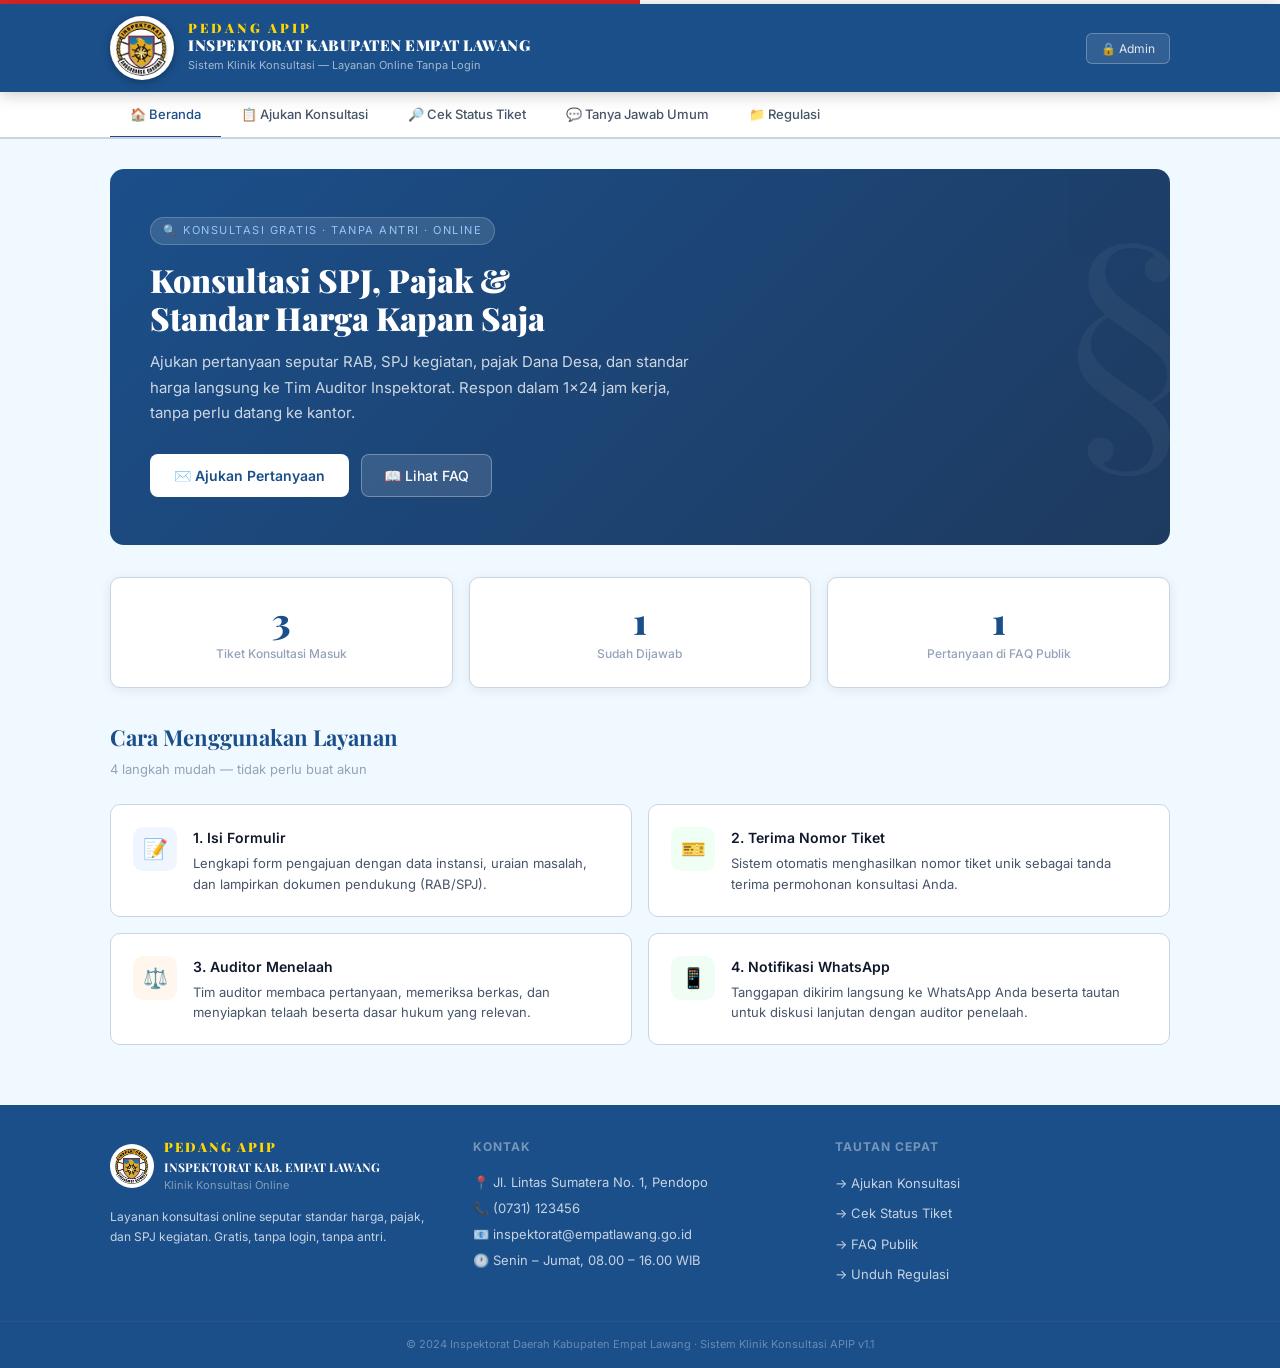
==== index.html @ 0217b298 "Add files via upload" ====
<!DOCTYPE html>
<html lang="id">
<head>
  <meta charset="UTF-8">
  <meta name="viewport" content="width=device-width, initial-scale=1.0">
  <title>Klinik Konsultasi APIP — Inspektorat Kab. Empat Lawang</title>

  <!-- Google Fonts -->
  <link rel="preconnect" href="https://fonts.googleapis.com">
  <link href="https://fonts.googleapis.com/css2?family=Inter:wght@300;400;500;600;700&family=Playfair+Display:wght@700;900&display=swap" rel="stylesheet">

  <!-- CSS (urutan penting: base → components → admin) -->
  <link rel="stylesheet" href="css/base.css">
  <link rel="stylesheet" href="css/components.css">
  <link rel="stylesheet" href="css/admin.css">
</head>
<body>

<!-- ═══════════════════════════════════════════════════════════
     HEADER
════════════════════════════════════════════════════════════ -->
<div class="strip-merah"></div>
<header class="site-header">
  <div class="header-inner">
    <div class="logo-wrap">
      <img src="[data-uri]" alt="Logo Inspektorat" class="logo-img">
    </div>
    <div class="header-text">
      <div class="brand-name">PEDANG APIP</div>
      <h1>INSPEKTORAT KABUPATEN EMPAT LAWANG</h1>
      <div class="subtitle">Sistem Klinik Konsultasi — Layanan Online Tanpa Login</div>
    </div>
    <button class="admin-btn" onclick="showPage('admin')">🔒 Admin</button>
  </div>
</header>

<!-- ═══════════════════════════════════════════════════════════
     NAVIGASI PUBLIK
════════════════════════════════════════════════════════════ -->
<nav class="nav-bar">
  <div class="nav-inner">
    <button class="nav-btn active" id="nav-home"     onclick="showPage('home')">🏠 Beranda</button>
    <button class="nav-btn"        id="nav-form"     onclick="showPage('form')">📋 Ajukan Konsultasi</button>
    <button class="nav-btn"        id="nav-cek"      onclick="showPage('cek')">🔎 Cek Status Tiket</button>
    <button class="nav-btn"        id="nav-faq"      onclick="showPage('faq')">💬 Tanya Jawab Umum</button>
    <button class="nav-btn"        id="nav-regulasi" onclick="showPage('regulasi')">📁 Regulasi</button>
  </div>
</nav>

<!-- ═══════════════════════════════════════════════════════════
     KONTEN UTAMA
════════════════════════════════════════════════════════════ -->
<main class="main">

  <!-- ── BERANDA ─────────────────────────────────────────── -->
  <div class="page active" id="page-home">
    <div class="hero">
      <div class="hero-badge">🔍 Konsultasi Gratis · Tanpa Antri · Online</div>
      <h2>Konsultasi SPJ, Pajak &<br>Standar Harga Kapan Saja</h2>
      <p>Ajukan pertanyaan seputar RAB, SPJ kegiatan, pajak Dana Desa, dan standar harga
         langsung ke Tim Auditor Inspektorat. Respon dalam 1×24 jam kerja, tanpa perlu
         datang ke kantor.</p>
      <div class="hero-cta">
        <button class="btn-primary"   onclick="showPage('form')">✉️ Ajukan Pertanyaan</button>
        <button class="btn-secondary" onclick="showPage('faq')">📖 Lihat FAQ</button>
      </div>
    </div>

    <!-- Statistik -->
    <div class="stat-grid">
      <div class="stat-card">
        <div class="stat-num" id="stat-tiket">0</div>
        <div class="stat-label">Tiket Konsultasi Masuk</div>
      </div>
      <div class="stat-card">
        <div class="stat-num" id="stat-selesai">0</div>
        <div class="stat-label">Sudah Dijawab</div>
      </div>
      <div class="stat-card">
        <div class="stat-num" id="stat-faq">0</div>
        <div class="stat-label">Pertanyaan di FAQ Publik</div>
      </div>
    </div>

    <!-- Cara Pakai -->
    <h3 class="section-title" style="margin-bottom:4px;">Cara Menggunakan Layanan</h3>
    <p class="section-sub">4 langkah mudah — tidak perlu buat akun</p>
    <div class="how-grid">
      <div class="how-card">
        <div class="how-icon" style="background:#EFF6FF;">📝</div>
        <div>
          <h4>1. Isi Formulir</h4>
          <p>Lengkapi form pengajuan dengan data instansi, uraian masalah, dan lampirkan dokumen pendukung (RAB/SPJ).</p>
        </div>
      </div>
      <div class="how-card">
        <div class="how-icon" style="background:#F0FFF4;">🎫</div>
        <div>
          <h4>2. Terima Nomor Tiket</h4>
          <p>Sistem otomatis menghasilkan nomor tiket unik sebagai tanda terima permohonan konsultasi Anda.</p>
        </div>
      </div>
      <div class="how-card">
        <div class="how-icon" style="background:#FFF7ED;">⚖️</div>
        <div>
          <h4>3. Auditor Menelaah</h4>
          <p>Tim auditor membaca pertanyaan, memeriksa berkas, dan menyiapkan telaah beserta dasar hukum yang relevan.</p>
        </div>
      </div>
      <div class="how-card">
        <div class="how-icon" style="background:#F0FDF4;">📱</div>
        <div>
          <h4>4. Notifikasi WhatsApp</h4>
          <p>Tanggapan dikirim langsung ke WhatsApp Anda beserta tautan untuk diskusi lanjutan dengan auditor penelaah.</p>
        </div>
      </div>
    </div>
  </div>

  <!-- ── AJUKAN KONSULTASI ────────────────────────────────── -->
  <div class="page" id="page-form">
    <h2 class="section-title">Formulir Pengajuan Konsultasi</h2>
    <p class="section-sub">Isi dengan lengkap dan benar. Nomor WhatsApp aktif wajib diisi untuk menerima tanggapan.</p>

    <div class="form-card">
      <div class="form-row">
        <div class="form-group">
          <label>Nama Lengkap <span class="req">*</span></label>
          <input type="text" id="f-nama" placeholder="Nama sesuai identitas">
        </div>
        <div class="form-group">
          <label>Panggilan / Username</label>
          <input type="text" id="f-username" placeholder="misal: Pak Andi">
        </div>
      </div>

      <div class="form-row">
        <div class="form-group">
          <label>Instansi <span class="req">*</span></label>
          <select id="f-inst-type" onchange="toggleInstName()">
            <option value="">— Pilih Instansi —</option>
            <option value="opd">OPD</option>
            <option value="kecamatan">Kecamatan</option>
            <option value="puskesmas">Puskesmas</option>
            <option value="rs">Rumah Sakit Pratama</option>
          </select>
        </div>
        <div class="form-group" id="f-unit-group" style="display:none">
          <label id="f-unit-label">Unit <span class="req">*</span></label>
          <select id="f-unit">
            <option value="">— Pilih Unit —</option>
          </select>
        </div>
      </div>

      <div class="form-row">
        <div class="form-group">
          <label>Jabatan <span class="req">*</span></label>
          <select id="f-jabatan">
            <option value="">— Pilih Jabatan —</option>
            <option value="PA">PA (Pengguna Anggaran)</option>
            <option value="KPA">KPA (Kuasa Pengguna Anggaran)</option>
            <option value="KPA/PPK">KPA/PPK</option>
            <option value="PPTK">PPTK (Pejabat Pelaksana Teknis Kegiatan)</option>
            <option value="Bendahara JKN">Bendahara JKN</option>
            <option value="Bendahara BOK">Bendahara BOK</option>
            <option value="Bendahara BOS">Bendahara BOS</option>
            <option value="Bendahara Umum">Bendahara Umum atau Lainnya</option>
            <option value="Lainnya">Lainnya</option>
          </select>
        </div>
        <div class="form-group">
          <label>Nomor WhatsApp Aktif <span class="req">*</span></label>
          <input type="tel" id="f-wa" placeholder="628xxxxxxxxxx">
          <div class="form-hint">Format: 628xxx — tanpa spasi atau tanda baca</div>
        </div>
      </div>

      <div class="form-group">
        <label>Alamat Email</label>
        <input type="email" id="f-email" placeholder="email@domain.com (opsional)">
      </div>

      <div class="form-row">
        <div class="form-group">
          <label>Nama Program <span class="req">*</span></label>
          <input type="text" id="f-program" placeholder="misal: Program Pembangunan Infrastruktur Desa">
        </div>
        <div class="form-group">
          <label>Nama Kegiatan <span class="req">*</span></label>
          <input type="text" id="f-kegiatan" placeholder="misal: Pavingisasi Jalan RT 01">
        </div>
      </div>

      <div class="form-group">
        <label>Uraian Pertanyaan Konsultasi <span class="req">*</span></label>
        <textarea id="f-uraian"
          placeholder="Jelaskan secara rinci permasalahan yang dihadapi, termasuk tahun anggaran, nilai kegiatan, dan kendala spesifik..."></textarea>
      </div>

      <div class="form-group">
        <label>Upload Berkas Pendukung</label>
        <div class="upload-zone" onclick="document.getElementById('f-file').click()">
          <div class="upload-icon">📎</div>
          <p id="upload-label">Klik untuk upload DPA, RAB, atau draf SPJ</p>
          <span>Format PDF/Excel/Word · Maks. 10 MB</span>
        </div>
        <input type="file" id="f-file" style="display:none"
               accept=".pdf,.xlsx,.xls,.docx,.doc"
               onchange="updateUploadLabel()">
        <div id="upload-preview" style="display:none;"></div>
      </div>

      <button class="submit-btn" onclick="submitForm()">✉️ Kirim Permohonan Konsultasi</button>
    </div>
  </div>

  <!-- ── CEK STATUS TIKET ─────────────────────────────────── -->
  <div class="page" id="page-cek">
    <h2 class="section-title">Cek Status Tiket Konsultasi</h2>
    <p class="section-sub">Masukkan nomor tiket yang diterima saat pengajuan untuk melihat status dan tanggapan auditor.</p>
    <div style="max-width:560px;margin:0 auto;">
      <div class="form-card">
        <div class="form-group">
          <label>Nomor Tiket <span class="req">*</span></label>
          <input type="text" id="cek-input"
                 placeholder="Contoh: EL-2024-0001"
                 style="text-transform:uppercase;font-size:16px;font-weight:600;letter-spacing:1px;"
                 oninput="this.value=this.value.toUpperCase()"
                 onkeydown="if(event.key==='Enter') cekStatus()">
        </div>
        <button class="submit-btn" onclick="cekStatus()">🔎 Cari Tiket</button>
      </div>
      <div id="cek-result" style="display:none;margin-top:20px;"></div>
    </div>
  </div>

  <!-- ── TANYA JAWAB UMUM (FAQ) ────────────────────────────── -->
  <div class="page" id="page-faq">
    <h2 class="section-title">Ruang Tanya Jawab Umum</h2>
    <p class="section-sub">Arsip telaah auditor yang telah disetujui untuk dibagikan. Nama pemohon otomatis disamarkan.</p>

    <div class="search-bar">
      <input type="text" id="faq-search"
             placeholder="🔍  Cari pertanyaan, topik, atau kata kunci..."
             oninput="filterFaq()">
    </div>
    <div class="tag-filters">
      <span class="tag-chip active"   onclick="setFaqTag(this,'all')">Semua</span>
      <span class="tag-chip"          onclick="setFaqTag(this,'pajak')">Pajak</span>
      <span class="tag-chip"          onclick="setFaqTag(this,'standar-harga')">Standar Harga</span>
      <span class="tag-chip"          onclick="setFaqTag(this,'spj')">SPJ</span>
      <span class="tag-chip"          onclick="setFaqTag(this,'rab')">RAB</span>
      <span class="tag-chip"          onclick="setFaqTag(this,'dana-desa')">Dana Desa</span>
    </div>
    <div id="faq-list"></div>
  </div>

  <!-- ── PUSAT REGULASI ────────────────────────────────────── -->
  <div class="page" id="page-regulasi">
    <h2 class="section-title">Pusat Unduh Regulasi</h2>
    <p class="section-sub">Dokumen aturan resmi yang menjadi dasar pembinaan dan konsultasi.</p>
    <div class="reg-grid" id="reg-grid"></div>
  </div>

  <!-- ── ADMIN ─────────────────────────────────────────────── -->
  <div class="page" id="page-admin">

    <!-- Form Login -->
    <div id="admin-login-section">
      <div style="max-width:420px;margin:0 auto;padding-top:20px;">
        <div class="admin-login">
          <div style="text-align:center;margin-bottom:24px;font-size:40px;">🔒</div>
          <h3>Login Auditor</h3>
          <p>Akses khusus internal Inspektorat Kabupaten Empat Lawang.</p>
          <div class="form-group">
            <label>Email</label>
            <input type="email" id="login-email" placeholder="auditor@empatlawang.go.id"
                   onkeydown="if(event.key==='Enter') doLogin()">
          </div>
          <div class="form-group">
            <label>Password</label>
            <input type="password" id="login-pass" placeholder="••••••••"
                   onkeydown="if(event.key==='Enter') doLogin()">
            <div class="form-hint">Demo: gunakan email apapun + password "auditor123"</div>
          </div>
          <button class="login-btn" onclick="doLogin()">Masuk ke Dashboard</button>
        </div>
      </div>
    </div>

    <!-- Dashboard -->
    <div id="admin-dashboard" style="display:none;">
      <div class="dashboard-header">
        <div>
          <h3>Dashboard Telaah Auditor</h3>
          <p style="font-size:13px;color:var(--text-muted);margin-top:2px;">
            Selamat datang, <strong id="auditor-name">Auditor</strong>
          </p>
        </div>
        <button class="logout-btn" onclick="doLogout()">↩ Keluar</button>
      </div>

      <!-- Stat cards -->
      <div class="stat-grid" style="margin-bottom:24px;">
        <div class="stat-card">
          <div class="stat-num" id="adm-total">0</div>
          <div class="stat-label">Total Tiket</div>
        </div>
        <div class="stat-card">
          <div class="stat-num" id="adm-pending" style="color:var(--blue-mid)">0</div>
          <div class="stat-label">Menunggu Telaah</div>
        </div>
        <div class="stat-card">
          <div class="stat-num" id="adm-done" style="color:var(--success)">0</div>
          <div class="stat-label">Selesai Dijawab</div>
        </div>
      </div>

      <!-- Sub-tab -->
      <div style="display:flex;gap:0;border-bottom:2px solid var(--border);margin-bottom:24px;">
        <button class="admin-tab active" id="atab-tiket"   onclick="switchAdminTab('tiket')">📋 Tiket Masuk</button>
        <button class="admin-tab"        id="atab-auditor" onclick="switchAdminTab('auditor')">👥 Auditor</button>
        <button class="admin-tab"        id="atab-laporan" onclick="switchAdminTab('laporan')">📊 Laporan</button>
      </div>

      <!-- Tab: Tiket -->
      <div id="atab-content-tiket">
        <div class="filter-row">
          <select id="filter-kec" onchange="renderTickets()">
            <option value="all">Semua Kecamatan</option>
            <option>Pendopo</option>
            <option>Pendopo Barat</option>
            <option>Muara Pinang</option>
            <option>Lintang Kanan</option>
            <option>Saling</option>
            <option>Ulu Musi</option>
            <option>Pasemah Air Keruh</option>
            <option>Talang Padang</option>
          </select>
          <select id="filter-status" onchange="renderTickets()">
            <option value="all">Semua Status</option>
            <option value="submitted">Menunggu</option>
            <option value="completed">Selesai</option>
          </select>
          <input type="text" id="filter-search"
                 placeholder="🔍 Cari nama / kegiatan..."
                 oninput="renderTickets()"
                 style="flex:1;min-width:180px;">
        </div>
        <div class="ticket-list" id="ticket-list"></div>
      </div>

      <!-- Tab: Auditor -->
      <div id="atab-content-auditor" style="display:none;">
        <div style="display:flex;justify-content:space-between;align-items:center;margin-bottom:16px;">
          <h4 style="font-size:15px;font-weight:600;color:var(--blue-deep);">Daftar Auditor Aktif</h4>
          <button class="btn-primary"
                  style="background:var(--blue-deep);color:#fff;font-size:13px;padding:9px 16px;"
                  onclick="showAddAuditorForm()">+ Tambah Auditor</button>
        </div>
        <div id="auditor-list"></div>

        <!-- Form Tambah Auditor -->
        <div id="add-auditor-form" style="display:none;margin-top:20px;">
          <div class="form-card" style="padding:24px;">
            <h4 style="font-size:15px;font-weight:600;margin-bottom:16px;color:var(--blue-deep);">Tambah Auditor Baru</h4>
            <div class="form-row">
              <div class="form-group">
                <label>Nama Lengkap <span class="req">*</span></label>
                <input type="text" id="au-nama" placeholder="Nama + gelar">
              </div>
              <div class="form-group">
                <label>NIP</label>
                <input type="text" id="au-nip" placeholder="18 digit NIP">
              </div>
            </div>
            <div class="form-row">
              <div class="form-group">
                <label>Email <span class="req">*</span></label>
                <input type="email" id="au-email" placeholder="nama@empatlawang.go.id">
              </div>
              <div class="form-group">
                <label>Nomor WhatsApp <span class="req">*</span></label>
                <input type="tel" id="au-wa" placeholder="628xxxxxxxxxx">
              </div>
            </div>
            <div class="form-group">
              <label>Wilayah Tugas</label>
              <select id="au-region">
                <option value="All">Semua Wilayah</option>
                <option value="Wilayah 1">Wilayah 1 (Pendopo, Pendopo Barat)</option>
                <option value="Wilayah 2">Wilayah 2 (Muara Pinang, Lintang Kanan)</option>
                <option value="Wilayah 3">Wilayah 3 (Saling, Ulu Musi)</option>
                <option value="Wilayah 4">Wilayah 4 (Pasemah Air Keruh, Talang Padang)</option>
              </select>
            </div>
            <div class="btn-row">
              <button class="btn-send" onclick="saveAuditor()">💾 Simpan Auditor</button>
              <button class="btn-close-telaah"
                      onclick="document.getElementById('add-auditor-form').style.display='none'">Batal</button>
            </div>
          </div>
        </div>
      </div>

      <!-- Tab: Laporan -->
      <div id="atab-content-laporan" style="display:none;">
        <div style="display:flex;justify-content:space-between;align-items:center;margin-bottom:20px;flex-wrap:wrap;gap:12px;">
          <h4 style="font-size:15px;font-weight:600;color:var(--blue-deep);">Rekap & Ekspor Data</h4>
          <button class="btn-primary"
                  style="background:var(--success);color:#fff;font-size:13px;padding:9px 16px;"
                  onclick="exportCSV()">⬇ Ekspor CSV</button>
        </div>
        <div class="form-card" style="padding:24px;margin-bottom:20px;">
          <h4 style="font-size:14px;font-weight:600;margin-bottom:16px;">Tiket per Jenis Instansi</h4>
          <div id="chart-bars" style="display:flex;flex-direction:column;gap:10px;"></div>
        </div>
        <div class="form-card" style="padding:24px;">
          <h4 style="font-size:14px;font-weight:600;margin-bottom:16px;">Tiket per Kecamatan</h4>
          <div id="chart-kec" style="display:flex;flex-direction:column;gap:10px;"></div>
        </div>
      </div>

    </div><!-- /admin-dashboard -->
  </div><!-- /page-admin -->

</main>

<!-- ═══════════════════════════════════════════════════════════
     FOOTER
════════════════════════════════════════════════════════════ -->
<footer style="background:var(--blue-deep);color:rgba(255,255,255,0.75);margin-top:0;">
  <div style="max-width:1100px;margin:0 auto;padding:32px 20px;
              display:grid;grid-template-columns:repeat(auto-fit,minmax(220px,1fr));gap:28px;">
    <div>
      <div style="display:flex;align-items:center;gap:10px;margin-bottom:12px;">
        <img src="[data-uri]"
             style="width:44px;height:44px;border-radius:50%;object-fit:contain;background:#fff;padding:2px;border:2px solid rgba(255,255,255,0.2);" alt="Logo">
        <div>
          <div style="font-family:'Playfair Display',serif;font-weight:900;font-size:13px;color:#FFD700;letter-spacing:2px;">PEDANG APIP</div>
          <div style="font-family:'Playfair Display',serif;font-weight:700;font-size:12px;color:#fff;">INSPEKTORAT KAB. EMPAT LAWANG</div>
          <div style="font-size:11px;opacity:.6;">Klinik Konsultasi Online</div>
        </div>
      </div>
      <p style="font-size:12px;line-height:1.7;">
        Layanan konsultasi online seputar standar harga, pajak, dan SPJ kegiatan.
        Gratis, tanpa login, tanpa antri.
      </p>
    </div>
    <div>
      <div style="font-size:12px;font-weight:700;letter-spacing:1px;text-transform:uppercase;
                  color:rgba(255,255,255,0.4);margin-bottom:12px;">Kontak</div>
      <div style="font-size:13px;line-height:2;">
        📍 Jl. Lintas Sumatera No. 1, Pendopo<br>
        📞 (0731) 123456<br>
        📧 inspektorat@empatlawang.go.id<br>
        🕐 Senin – Jumat, 08.00 – 16.00 WIB
      </div>
    </div>
    <div>
      <div style="font-size:12px;font-weight:700;letter-spacing:1px;text-transform:uppercase;
                  color:rgba(255,255,255,0.4);margin-bottom:12px;">Tautan Cepat</div>
      <div style="font-size:13px;line-height:2.2;display:flex;flex-direction:column;gap:2px;">
        <a href="#" onclick="showPage('form');return false"
           style="color:rgba(255,255,255,0.75);text-decoration:none;">→ Ajukan Konsultasi</a>
        <a href="#" onclick="showPage('cek');return false"
           style="color:rgba(255,255,255,0.75);text-decoration:none;">→ Cek Status Tiket</a>
        <a href="#" onclick="showPage('faq');return false"
           style="color:rgba(255,255,255,0.75);text-decoration:none;">→ FAQ Publik</a>
        <a href="#" onclick="showPage('regulasi');return false"
           style="color:rgba(255,255,255,0.75);text-decoration:none;">→ Unduh Regulasi</a>
      </div>
    </div>
  </div>
  <div style="border-top:1px solid rgba(255,255,255,0.1);text-align:center;
              padding:14px 20px;font-size:11px;opacity:.45;">
    © 2024 Inspektorat Daerah Kabupaten Empat Lawang · Sistem Klinik Konsultasi APIP v1.1
  </div>
</footer>

<!-- ═══════════════════════════════════════════════════════════
     MODAL: SUKSES PENGAJUAN
════════════════════════════════════════════════════════════ -->
<div class="modal-overlay" id="success-modal">
  <div class="modal">
    <div class="modal-icon">✅</div>
    <h3>Permohonan Terkirim!</h3>
    <p>Tiket konsultasi Anda telah berhasil diregistrasi. Tim auditor akan menelaah dan
       mengirimkan tanggapan ke WhatsApp Anda dalam 1×24 jam kerja.</p>
    <div class="ticket-box">
      <div class="ticket-label">Nomor Tiket Anda</div>
      <div class="ticket-num" id="modal-ticket-num">EL-2024-0001</div>
    </div>
    <p style="font-size:12px;color:var(--text-muted);">
      Simpan nomor ini sebagai bukti pengajuan konsultasi.</p>
    <button class="close-modal" onclick="closeModal()">Tutup</button>
  </div>
</div>

<!-- ═══════════════════════════════════════════════════════════
     MODAL: TELAAH AUDITOR
════════════════════════════════════════════════════════════ -->
<div class="telaah-modal" id="telaah-modal">
  <div class="telaah-inner">
    <h3>📋 Telaah Tiket Konsultasi</h3>
    <p style="font-size:12px;color:var(--text-muted);margin-bottom:16px;" id="tm-ticket-num"></p>
    <hr class="section-divider">

    <!-- Info pemohon -->
    <div class="info-grid" id="tm-info"></div>

    <!-- Uraian pertanyaan -->
    <div style="margin-bottom:14px;">
      <label style="font-size:11px;font-weight:700;color:var(--text-muted);text-transform:uppercase;
                    letter-spacing:.8px;display:block;margin-bottom:6px;">Uraian Pertanyaan</label>
      <div id="tm-uraian"
           style="font-size:14px;color:var(--text-primary);line-height:1.7;
                  background:var(--bg);border-radius:8px;padding:14px;border:1px solid var(--border);"></div>
    </div>

    <!-- Link lampiran -->
    <div id="tm-lampiran" style="display:none;margin-bottom:14px;"></div>

    <hr class="section-divider">

    <!-- View mode (sudah dijawab) -->
    <div id="tm-jawaban-view" style="display:none;">
      <div class="legal-basis" id="tm-lb-view"></div>
      <div style="font-size:14px;color:var(--text-primary);line-height:1.7;" id="tm-rek-view"></div>
      <div style="text-align:center;margin-top:20px;">
        <button class="btn-close-telaah" onclick="closeTelaah()">Tutup</button>
      </div>
    </div>

    <!-- Input mode (belum dijawab) -->
    <div id="tm-input-section">
      <!-- Tombol AI Draft -->
      <button class="ai-btn" id="ai-draft-btn" onclick="aiDraftTelaah()">
        ✨ Draft Otomatis dengan AI (Claude)
      </button>

      <label class="telaah-label">Dasar Hukum / Aturan yang Relevan <span class="req">*</span></label>
      <textarea class="telaah-textarea" id="tm-legal"
        placeholder="misal: Permendagri No. 20 Tahun 2018 Pasal 5 ayat (2), PMK No. 193/PMK.07/2018..."></textarea>

      <label class="telaah-label">Telaah & Saran / Rekomendasi Pembinaan <span class="req">*</span></label>
      <textarea class="telaah-textarea" id="tm-rek"
        placeholder="Tulis telaah, analisis, dan rekomendasi tindakan yang harus diambil oleh pemohon..."></textarea>

      <!-- Preview WA -->
      <div id="tm-wa-preview" class="wa-preview" style="display:none;">
        <div class="wa-label">📱 Preview Pesan WhatsApp</div>
        <p id="tm-wa-text"></p>
      </div>

      <!-- Centang FAQ -->
      <div class="checkbox-row">
        <input type="checkbox" id="tm-public" onchange="togglePublicCheck()">
        <label for="tm-public">
          ⭐ Tampilkan di FAQ Publik (nama pemohon akan disamarkan)
        </label>
      </div>

      <!-- Tombol preview & kirim -->
      <button class="btn-secondary"
              style="margin-bottom:14px;width:100%;text-align:center;color:var(--text-secondary);"
              onclick="previewWA()">👀 Preview Pesan WhatsApp</button>

      <div class="btn-row">
        <button class="btn-send"         onclick="sendTelaah()">📨 Kirim Tanggapan via WhatsApp</button>
        <button class="btn-close-telaah" onclick="closeTelaah()">Batal</button>
      </div>
    </div>

  </div>
</div>

<!-- ═══════════════════════════════════════════════════════════
     JAVASCRIPT — urutan loading penting
     data.js harus paling awal (fungsi dasar dipakai semua file)
════════════════════════════════════════════════════════════ -->
<script src="js/data.js"></script>
<script src="js/router.js"></script>
<script src="js/form.js"></script>
<script src="js/cek-status.js"></script>
<script src="js/faq.js"></script>
<script src="js/regulasi.js"></script>
<script src="js/admin.js"></script>
<script src="js/telaah.js"></script>
<script src="js/laporan.js"></script>

<script>
  // Inisialisasi: tampilkan halaman beranda
  showPage('home');
</script>
</body>
</html>
---- css/base.css ----
/* ============================================================
   BASE.CSS — Variabel, Reset, Tipografi, Layout, Responsif
   Klinik Konsultasi APIP · Inspektorat Kab. Empat Lawang
   ============================================================ */

/* ─── CSS VARIABLES ─── */
:root {
  --blue-deep:    #1B4F8A;
  --blue-mid:     #2563EB;
  --teal:         #0E7490;
  --teal-light:   #E0F2FE;
  --gold:         #B45309;
  --gold-light:   #FEF3C7;
  --red-strip:    #DC2626;
  --bg:           #F0F9FF;
  --surface:      #FFFFFF;
  --border:       #CBD5E1;
  --text-primary: #0F172A;
  --text-secondary:#475569;
  --text-muted:   #94A3B8;
  --success:      #059669;
  --success-light:#ECFDF5;
  --radius:       10px;
  --shadow:       0 2px 12px rgba(15,23,42,0.08);
  --shadow-lg:    0 8px 32px rgba(15,23,42,0.14);
}

/* ─── RESET ─── */
*, *::before, *::after {
  box-sizing: border-box;
  margin: 0;
  padding: 0;
}

/* ─── BODY ─── */
body {
  font-family: 'Inter', sans-serif;
  background: var(--bg);
  color: var(--text-primary);
  min-height: 100vh;
  font-size: 15px;
  line-height: 1.6;
}

/* ─── HEADER ─── */
.strip-merah {
  height: 4px;
  background: linear-gradient(90deg, var(--red-strip) 50%, #fff 50%);
}
.site-header {
  background: var(--blue-deep);
  color: #fff;
  position: sticky;
  top: 0;
  z-index: 100;
  box-shadow: 0 2px 16px rgba(0,0,0,0.22);
}
.header-inner {
  max-width: 1100px;
  margin: 0 auto;
  padding: 12px 20px;
  display: flex;
  align-items: center;
  gap: 14px;
}
.logo-wrap {
  flex-shrink: 0;
  display: flex;
  align-items: center;
  justify-content: center;
}
.logo-img {
  width: 64px;
  height: 64px;
  object-fit: contain;
  border-radius: 50%;
  border: 2px solid rgba(255,255,255,0.25);
  background: #fff;
  padding: 2px;
  box-shadow: 0 2px 8px rgba(0,0,0,0.3);
}
.header-text { flex: 1; }
.header-text .brand-name {
  font-family: 'Playfair Display', serif;
  font-size: 13px;
  font-weight: 900;
  letter-spacing: 3px;
  text-transform: uppercase;
  color: #FFD700;
  line-height: 1;
  margin-bottom: 2px;
}
.header-text h1 {
  font-family: 'Playfair Display', serif;
  font-size: 15px;
  font-weight: 900;
  line-height: 1.2;
  color: #fff;
  text-transform: uppercase;
  letter-spacing: 0.5px;
}
.header-text .subtitle {
  font-size: 11px;
  color: rgba(255,255,255,0.60);
  margin-top: 3px;
}
.admin-btn {
  background: rgba(255,255,255,0.1);
  border: 1px solid rgba(255,255,255,0.25);
  color: rgba(255,255,255,0.85);
  padding: 7px 14px;
  border-radius: 6px;
  font-size: 12px;
  cursor: pointer;
  font-family: 'Inter', sans-serif;
  transition: all .2s;
  white-space: nowrap;
}
.admin-btn:hover { background: rgba(255,255,255,0.2); color: #fff; }

/* ─── NAVIGASI ─── */
.nav-bar {
  background: var(--surface);
  border-bottom: 2px solid var(--border);
  position: sticky;
  top: 82px;
  z-index: 90;
}
.nav-inner {
  max-width: 1100px;
  margin: 0 auto;
  padding: 0 20px;
  display: flex;
  gap: 0;
  overflow-x: auto;
}
.nav-btn {
  padding: 14px 20px;
  border: none;
  background: none;
  font-family: 'Inter', sans-serif;
  font-size: 13px;
  font-weight: 500;
  color: var(--text-secondary);
  cursor: pointer;
  border-bottom: 3px solid transparent;
  transition: all .2s;
  white-space: nowrap;
  margin-bottom: -2px;
}
.nav-btn.active  { color: var(--blue-deep); border-bottom-color: var(--blue-deep); }
.nav-btn:hover   { color: var(--blue-mid); }

/* ─── MAIN LAYOUT ─── */
.main {
  max-width: 1100px;
  margin: 0 auto;
  padding: 30px 20px 60px;
}
.page         { display: none; }
.page.active  { display: block; }

/* ─── SECTION HEADINGS ─── */
.section-title {
  font-family: 'Playfair Display', serif;
  font-size: 22px;
  font-weight: 700;
  color: var(--blue-deep);
  margin-bottom: 6px;
}
.section-sub {
  font-size: 13px;
  color: var(--text-muted);
  margin-bottom: 24px;
}

/* ─── STAT GRID ─── */
.stat-grid {
  display: grid;
  grid-template-columns: repeat(3, 1fr);
  gap: 16px;
  margin-bottom: 32px;
}
.stat-card {
  background: var(--surface);
  border-radius: var(--radius);
  padding: 24px;
  border: 1px solid var(--border);
  box-shadow: var(--shadow);
  text-align: center;
}
.stat-num {
  font-family: 'Playfair Display', serif;
  font-size: 36px;
  font-weight: 900;
  color: var(--blue-deep);
  line-height: 1;
}
.stat-label { font-size: 12px; color: var(--text-muted); margin-top: 6px; font-weight: 500; }

/* ─── EMPTY STATE ─── */
.empty-state {
  text-align: center;
  padding: 60px 20px;
  color: var(--text-muted);
}
.empty-state .es-icon { font-size: 48px; margin-bottom: 12px; }
.empty-state p { font-size: 14px; }

/* ─── RESPONSIVE ─── */
@media (max-width: 640px) {
  .header-inner       { gap: 10px; }
  .header-text h1     { font-size: 14px; }
  .stat-grid          { grid-template-columns: 1fr; }
  .nav-btn            { padding: 12px 14px; font-size: 12px; }
}
---- css/components.css ----
/* ============================================================
   COMPONENTS.CSS — Tombol, Form, Card, FAQ, Regulasi, Modal
   Klinik Konsultasi APIP · Inspektorat Kab. Empat Lawang
   ============================================================ */

/* ─── TOMBOL UTAMA ─── */
.btn-primary {
  background: #fff;
  color: var(--blue-deep);
  border: none;
  padding: 12px 24px;
  border-radius: 8px;
  font-family: 'Inter', sans-serif;
  font-weight: 600;
  font-size: 14px;
  cursor: pointer;
  transition: all .2s;
  display: inline-flex;
  align-items: center;
  gap: 8px;
}
.btn-primary:hover { background: #EEF2FF; transform: translateY(-1px); }

.btn-secondary {
  background: rgba(255,255,255,0.12);
  color: #fff;
  border: 1px solid rgba(255,255,255,0.3);
  padding: 12px 22px;
  border-radius: 8px;
  font-family: 'Inter', sans-serif;
  font-weight: 500;
  font-size: 14px;
  cursor: pointer;
  transition: all .2s;
}
.btn-secondary:hover { background: rgba(255,255,255,0.2); }

.submit-btn {
  background: var(--blue-deep);
  color: #fff;
  border: none;
  padding: 14px 32px;
  border-radius: 8px;
  font-family: 'Inter', sans-serif;
  font-weight: 600;
  font-size: 15px;
  cursor: pointer;
  transition: all .2s;
  width: 100%;
  margin-top: 8px;
}
.submit-btn:hover  { background: var(--blue-mid); transform: translateY(-1px); }
.submit-btn:active { transform: none; }

/* ─── HOME · HERO ─── */
.hero {
  background: linear-gradient(135deg, var(--blue-deep) 0%, #1E3A5F 100%);
  border-radius: 14px;
  padding: 48px 40px;
  color: #fff;
  margin-bottom: 32px;
  position: relative;
  overflow: hidden;
}
.hero::before {
  content: '§';
  position: absolute;
  right: -20px;
  top: -30px;
  font-size: 240px;
  opacity: 0.04;
  font-family: 'Playfair Display', serif;
}
.hero-badge {
  display: inline-flex;
  align-items: center;
  gap: 6px;
  background: rgba(255,255,255,0.12);
  border: 1px solid rgba(255,255,255,0.2);
  border-radius: 20px;
  padding: 4px 12px;
  font-size: 11px;
  letter-spacing: 1.5px;
  text-transform: uppercase;
  margin-bottom: 16px;
  color: #93C5FD;
}
.hero h2 {
  font-family: 'Playfair Display', serif;
  font-size: 32px;
  font-weight: 900;
  line-height: 1.2;
  margin-bottom: 12px;
}
.hero p {
  font-size: 15px;
  color: rgba(255,255,255,0.78);
  max-width: 560px;
  margin-bottom: 28px;
  line-height: 1.7;
}
.hero-cta { display: flex; gap: 12px; flex-wrap: wrap; }

/* ─── HOME · CARA PAKAI ─── */
.how-grid {
  display: grid;
  grid-template-columns: repeat(2, 1fr);
  gap: 16px;
}
.how-card {
  background: var(--surface);
  border-radius: var(--radius);
  padding: 22px;
  border: 1px solid var(--border);
  display: flex;
  gap: 16px;
  align-items: flex-start;
}
.how-icon {
  width: 44px; height: 44px;
  border-radius: 10px;
  display: flex;
  align-items: center;
  justify-content: center;
  font-size: 20px;
  flex-shrink: 0;
}
.how-card h4 { font-size: 14px; font-weight: 600; margin-bottom: 4px; }
.how-card p  { font-size: 13px; color: var(--text-secondary); line-height: 1.55; }

/* ─── FORM ─── */
.form-card {
  background: var(--surface);
  border-radius: 14px;
  padding: 36px;
  border: 1px solid var(--border);
  box-shadow: var(--shadow);
}
.form-row   { display: grid; grid-template-columns: 1fr 1fr; gap: 16px; }
.form-group { margin-bottom: 18px; }
.form-group label {
  display: block;
  font-size: 13px;
  font-weight: 600;
  color: var(--text-primary);
  margin-bottom: 6px;
}
.form-group label .req { color: var(--red-strip); margin-left: 2px; }
.form-group input,
.form-group select,
.form-group textarea {
  width: 100%;
  border: 1.5px solid var(--border);
  border-radius: 8px;
  padding: 10px 14px;
  font-family: 'Inter', sans-serif;
  font-size: 14px;
  color: var(--text-primary);
  background: #fff;
  transition: border-color .2s;
  outline: none;
}
.form-group input:focus,
.form-group select:focus,
.form-group textarea:focus {
  border-color: var(--blue-mid);
  box-shadow: 0 0 0 3px rgba(37,99,235,0.08);
}
.form-group textarea { resize: vertical; min-height: 120px; }
.form-hint { font-size: 11px; color: var(--text-muted); margin-top: 4px; }

.upload-zone {
  border: 2px dashed var(--border);
  border-radius: 8px;
  padding: 28px;
  text-align: center;
  cursor: pointer;
  transition: all .2s;
  background: var(--bg);
}
.upload-zone:hover { border-color: var(--blue-mid); background: #EFF6FF; }
.upload-zone .upload-icon { font-size: 32px; margin-bottom: 8px; }
.upload-zone p    { font-size: 13px; color: var(--text-secondary); }
.upload-zone span { font-size: 12px; color: var(--text-muted); display: block; margin-top: 4px; }

/* ─── FAQ ─── */
.search-bar { display: flex; gap: 10px; margin-bottom: 24px; }
.search-bar input {
  flex: 1;
  border: 1.5px solid var(--border);
  border-radius: 8px;
  padding: 11px 16px;
  font-family: 'Inter', sans-serif;
  font-size: 14px;
  outline: none;
  transition: border-color .2s;
}
.search-bar input:focus { border-color: var(--blue-mid); }

.tag-filters { display: flex; gap: 8px; flex-wrap: wrap; margin-bottom: 20px; }
.tag-chip {
  padding: 6px 14px;
  border-radius: 20px;
  font-size: 12px;
  font-weight: 500;
  border: 1.5px solid var(--border);
  background: #fff;
  color: var(--text-secondary);
  cursor: pointer;
  transition: all .15s;
}
.tag-chip.active            { background: var(--blue-deep); color: #fff; border-color: var(--blue-deep); }
.tag-chip:hover:not(.active){ border-color: var(--blue-mid); color: var(--blue-mid); }

.faq-item {
  background: var(--surface);
  border: 1px solid var(--border);
  border-radius: var(--radius);
  margin-bottom: 12px;
  overflow: hidden;
  transition: box-shadow .2s;
}
.faq-item:hover { box-shadow: var(--shadow); }
.faq-q {
  padding: 18px 20px;
  cursor: pointer;
  display: flex;
  gap: 12px;
  align-items: flex-start;
  justify-content: space-between;
}
.faq-q-text       { flex: 1; }
.faq-q-text h4    { font-size: 14px; font-weight: 600; margin-bottom: 4px; }
.faq-q-text .meta { font-size: 11px; color: var(--text-muted); }
.faq-toggle { font-size: 18px; color: var(--text-muted); transition: transform .2s; flex-shrink: 0; }
.faq-item.open .faq-toggle { transform: rotate(45deg); }
.faq-ans {
  display: none;
  padding: 0 20px 20px;
  border-top: 1px solid var(--border);
}
.faq-item.open .faq-ans { display: block; }

.legal-basis {
  background: var(--gold-light);
  border-left: 3px solid var(--gold);
  border-radius: 4px;
  padding: 10px 14px;
  font-size: 12px;
  color: var(--gold);
  font-weight: 600;
  margin-bottom: 12px;
  margin-top: 16px;
}
.faq-ans p { font-size: 14px; color: var(--text-secondary); line-height: 1.7; }
.faq-tag {
  display: inline-block;
  background: var(--teal-light);
  color: var(--teal);
  border-radius: 4px;
  padding: 2px 8px;
  font-size: 11px;
  font-weight: 600;
  margin-right: 6px;
}

/* ─── REGULASI ─── */
.reg-grid {
  display: grid;
  grid-template-columns: repeat(2, 1fr);
  gap: 14px;
}
.reg-card {
  background: var(--surface);
  border: 1px solid var(--border);
  border-radius: var(--radius);
  padding: 20px;
  display: flex;
  gap: 14px;
  align-items: flex-start;
  transition: box-shadow .2s;
}
.reg-card:hover { box-shadow: var(--shadow); }
.reg-icon {
  width: 44px; height: 44px;
  border-radius: 8px;
  display: flex;
  align-items: center;
  justify-content: center;
  font-size: 22px;
  flex-shrink: 0;
  background: #FEF3C7;
}
.reg-card h4      { font-size: 13px; font-weight: 600; margin-bottom: 4px; line-height: 1.4; }
.reg-card .reg-meta { font-size: 11px; color: var(--text-muted); margin-bottom: 8px; }
.dl-btn {
  display: inline-flex;
  align-items: center;
  gap: 5px;
  font-size: 12px;
  font-weight: 600;
  color: var(--blue-mid);
  padding: 5px 10px;
  border: 1.5px solid var(--blue-mid);
  border-radius: 6px;
  transition: all .15s;
  cursor: pointer;
  background: none;
  font-family: 'Inter', sans-serif;
  text-decoration: none;
}
.dl-btn:hover { background: var(--blue-mid); color: #fff; }

/* ─── SUBUNIT (Desa/Sekolah muncul dinamis) ─── */
#f-subunit-group {
  animation: fadeIn .2s ease;
}
@keyframes fadeIn {
  from { opacity: 0; transform: translateY(-4px); }
  to   { opacity: 1; transform: translateY(0); }
}

/* ─── CEK STATUS ─── */
.status-card {
  background: var(--surface);
  border-radius: 14px;
  border: 1px solid var(--border);
  overflow: hidden;
  box-shadow: var(--shadow);
}
.status-header {
  padding: 20px 24px;
  display: flex;
  align-items: center;
  justify-content: space-between;
  gap: 12px;
}
.status-header.submitted { background: #EFF6FF; border-bottom: 1px solid #BFDBFE; }
.status-header.completed { background: var(--success-light); border-bottom: 1px solid #A7F3D0; }
.status-body { padding: 20px 24px; }

/* ─── MODAL SUKSES ─── */
.modal-overlay {
  display: none;
  position: fixed;
  inset: 0;
  background: rgba(0,0,0,0.5);
  z-index: 999;
  align-items: center;
  justify-content: center;
  padding: 20px;
}
.modal-overlay.open { display: flex; }
.modal {
  background: #fff;
  border-radius: 16px;
  padding: 40px 36px;
  max-width: 420px;
  width: 100%;
  text-align: center;
  box-shadow: var(--shadow-lg);
  animation: popIn .3s ease;
}
@keyframes popIn {
  from { transform: scale(0.9); opacity: 0; }
  to   { transform: scale(1);   opacity: 1; }
}
.modal-icon { font-size: 56px; margin-bottom: 16px; }
.modal h3   { font-family: 'Playfair Display', serif; font-size: 22px; color: var(--blue-deep); margin-bottom: 10px; }
.modal p    { font-size: 14px; color: var(--text-secondary); line-height: 1.6; margin-bottom: 12px; }
.ticket-box {
  background: var(--teal-light);
  border: 1px solid #BAE6FD;
  border-radius: 10px;
  padding: 16px;
  margin: 16px 0;
}
.ticket-box .ticket-label { font-size: 11px; color: var(--teal); font-weight: 600; letter-spacing: 1px; text-transform: uppercase; }
.ticket-box .ticket-num   { font-family: 'Playfair Display', serif; font-size: 28px; font-weight: 900; color: var(--blue-deep); }
.close-modal {
  background: var(--blue-deep);
  color: #fff;
  border: none;
  padding: 12px 28px;
  border-radius: 8px;
  font-family: 'Inter', sans-serif;
  font-weight: 600;
  font-size: 14px;
  cursor: pointer;
  margin-top: 8px;
  width: 100%;
  transition: background .2s;
}
.close-modal:hover { background: var(--blue-mid); }

/* ─── RESPONSIVE ─── */
@media (max-width: 640px) {
  .hero         { padding: 28px 20px; }
  .hero h2      { font-size: 22px; }
  .how-grid     { grid-template-columns: 1fr; }
  .form-row     { grid-template-columns: 1fr; }
  .reg-grid     { grid-template-columns: 1fr; }
  .form-card    { padding: 20px 16px; }
}
---- css/admin.css ----
/* ============================================================
   ADMIN.CSS — Dashboard, Tab, Tiket, Telaah Modal, Laporan
   Klinik Konsultasi APIP · Inspektorat Kab. Empat Lawang
   ============================================================ */

/* ─── LOGIN ─── */
.admin-login {
  max-width: 420px;
  margin: 0 auto;
  background: var(--surface);
  border-radius: 14px;
  padding: 40px 36px;
  border: 1px solid var(--border);
  box-shadow: var(--shadow-lg);
}
.admin-login h3 { font-family: 'Playfair Display', serif; font-size: 22px; color: var(--blue-deep); margin-bottom: 6px; }
.admin-login p  { font-size: 13px; color: var(--text-muted); margin-bottom: 28px; }
.login-btn {
  background: var(--blue-deep);
  color: #fff;
  border: none;
  padding: 13px;
  border-radius: 8px;
  font-family: 'Inter', sans-serif;
  font-weight: 600;
  font-size: 14px;
  width: 100%;
  cursor: pointer;
  transition: background .2s;
}
.login-btn:hover { background: var(--blue-mid); }

/* ─── DASHBOARD HEADER ─── */
.dashboard-header {
  display: flex;
  align-items: center;
  justify-content: space-between;
  margin-bottom: 24px;
  flex-wrap: wrap;
  gap: 12px;
}
.dashboard-header h3 { font-family: 'Playfair Display', serif; font-size: 22px; color: var(--blue-deep); }
.logout-btn {
  background: none;
  border: 1.5px solid var(--border);
  color: var(--text-secondary);
  padding: 8px 16px;
  border-radius: 6px;
  font-size: 12px;
  cursor: pointer;
  font-family: 'Inter', sans-serif;
  transition: all .15s;
}
.logout-btn:hover { border-color: var(--red-strip); color: var(--red-strip); }

/* ─── ADMIN SUB-TABS ─── */
.admin-tab {
  padding: 11px 20px;
  border: none;
  background: none;
  font-family: 'Inter', sans-serif;
  font-size: 13px;
  font-weight: 500;
  color: var(--text-secondary);
  cursor: pointer;
  border-bottom: 3px solid transparent;
  transition: all .2s;
  margin-bottom: -2px;
}
.admin-tab.active { color: var(--blue-deep); border-bottom-color: var(--blue-deep); font-weight: 600; }
.admin-tab:hover  { color: var(--blue-mid); }

/* ─── FILTER ROW ─── */
.filter-row {
  display: flex;
  gap: 10px;
  margin-bottom: 20px;
  flex-wrap: wrap;
}
.filter-row select,
.filter-row input {
  border: 1.5px solid var(--border);
  border-radius: 8px;
  padding: 9px 12px;
  font-family: 'Inter', sans-serif;
  font-size: 13px;
  outline: none;
  background: #fff;
}

/* ─── TIKET CARD ─── */
.ticket-list { display: flex; flex-direction: column; gap: 12px; }
.ticket-card {
  background: var(--surface);
  border: 1px solid var(--border);
  border-radius: var(--radius);
  padding: 20px;
  cursor: pointer;
  transition: all .2s;
  display: flex;
  gap: 16px;
  align-items: flex-start;
}
.ticket-card:hover { box-shadow: var(--shadow); border-color: var(--blue-mid); }
.ticket-card.new  { border-left: 4px solid var(--blue-mid); }
.ticket-card.done { border-left: 4px solid var(--success); opacity: 0.75; }
.tc-badge {
  padding: 4px 10px;
  border-radius: 20px;
  font-size: 11px;
  font-weight: 600;
  white-space: nowrap;
}
.badge-new  { background: #EFF6FF; color: var(--blue-mid); }
.badge-done { background: var(--success-light); color: var(--success); }
.tc-main     { flex: 1; }
.tc-main h4  { font-size: 14px; font-weight: 600; margin-bottom: 4px; }
.tc-meta     { font-size: 12px; color: var(--text-muted); }
.tc-inst     { font-size: 13px; color: var(--text-secondary); margin: 3px 0; }

/* ─── TELAAH MODAL ─── */
.telaah-modal {
  display: none;
  position: fixed;
  inset: 0;
  background: rgba(0,0,0,0.5);
  z-index: 999;
  overflow-y: auto;
  padding: 20px;
}
.telaah-modal.open { display: block; }
.telaah-inner {
  background: #fff;
  border-radius: 14px;
  max-width: 720px;
  margin: 20px auto;
  padding: 36px;
  box-shadow: var(--shadow-lg);
}
.telaah-inner h3 { font-family: 'Playfair Display', serif; font-size: 20px; color: var(--blue-deep); margin-bottom: 4px; }
.section-divider { border: none; border-top: 1.5px solid var(--border); margin: 20px 0; }
.info-grid       { display: grid; grid-template-columns: 1fr 1fr; gap: 12px 24px; margin-bottom: 16px; }
.info-item label { font-size: 11px; font-weight: 600; color: var(--text-muted); text-transform: uppercase; letter-spacing: 0.8px; display: block; }
.info-item span  { font-size: 14px; color: var(--text-primary); }

.telaah-label { font-size: 13px; font-weight: 600; margin-bottom: 6px; display: block; }
.telaah-textarea {
  width: 100%;
  border: 1.5px solid var(--border);
  border-radius: 8px;
  padding: 12px 14px;
  font-family: 'Inter', sans-serif;
  font-size: 13px;
  resize: vertical;
  min-height: 100px;
  outline: none;
  transition: border-color .2s;
  margin-bottom: 14px;
}
.telaah-textarea:focus { border-color: var(--blue-mid); }

.checkbox-row {
  display: flex;
  align-items: center;
  gap: 10px;
  background: var(--gold-light);
  border-radius: 8px;
  padding: 12px 16px;
  margin-bottom: 18px;
}
.checkbox-row input[type=checkbox] { width: 18px; height: 18px; cursor: pointer; accent-color: var(--gold); }
.checkbox-row label { font-size: 13px; font-weight: 500; color: var(--gold); cursor: pointer; }

.btn-send {
  background: var(--success);
  color: #fff;
  border: none;
  padding: 13px 28px;
  border-radius: 8px;
  font-family: 'Inter', sans-serif;
  font-weight: 600;
  font-size: 14px;
  cursor: pointer;
  transition: all .2s;
  display: flex;
  align-items: center;
  gap: 8px;
}
.btn-send:hover { background: #047857; }

.btn-close-telaah {
  background: none;
  border: 1.5px solid var(--border);
  color: var(--text-secondary);
  padding: 13px 20px;
  border-radius: 8px;
  font-family: 'Inter', sans-serif;
  font-weight: 500;
  font-size: 14px;
  cursor: pointer;
  transition: all .15s;
}
.btn-close-telaah:hover { border-color: #94A3B8; color: var(--text-primary); }
.btn-row { display: flex; gap: 10px; flex-wrap: wrap; margin-top: 8px; }

.wa-preview { background: #E7F8EE; border: 1px solid #86EFAC; border-radius: 10px; padding: 14px 16px; margin-bottom: 18px; }
.wa-preview .wa-label { font-size: 11px; font-weight: 700; color: #16A34A; margin-bottom: 6px; letter-spacing: 1px; text-transform: uppercase; }
.wa-preview p { font-size: 12px; color: #15803D; line-height: 1.6; white-space: pre-wrap; font-style: italic; }

/* ─── AI DRAFT BUTTON ─── */
.ai-btn {
  width: 100%;
  background: linear-gradient(135deg, #6D28D9, #4F46E5);
  color: #fff;
  border: none;
  padding: 12px 20px;
  border-radius: 8px;
  font-family: 'Inter', sans-serif;
  font-weight: 600;
  font-size: 13px;
  cursor: pointer;
  transition: all .2s;
  display: flex;
  align-items: center;
  justify-content: center;
  gap: 8px;
  margin-bottom: 14px;
}
.ai-btn:hover    { opacity: .88; transform: translateY(-1px); }
.ai-btn:disabled { opacity: .55; cursor: not-allowed; transform: none; }
.ai-loading {
  display: inline-block;
  width: 14px; height: 14px;
  border: 2px solid rgba(255,255,255,0.4);
  border-top-color: #fff;
  border-radius: 50%;
  animation: spin .7s linear infinite;
}
@keyframes spin { to { transform: rotate(360deg); } }

/* ─── AUDITOR CARD ─── */
.auditor-card {
  background: var(--surface);
  border: 1px solid var(--border);
  border-radius: var(--radius);
  padding: 18px 20px;
  display: flex;
  align-items: center;
  gap: 14px;
  margin-bottom: 10px;
  transition: box-shadow .2s;
}
.auditor-card:hover { box-shadow: var(--shadow); }
.auditor-avatar {
  width: 44px; height: 44px;
  border-radius: 50%;
  background: linear-gradient(135deg, var(--blue-deep), var(--teal));
  color: #fff;
  display: flex;
  align-items: center;
  justify-content: center;
  font-size: 16px;
  font-weight: 700;
  flex-shrink: 0;
}
.auditor-card h4  { font-size: 14px; font-weight: 600; margin-bottom: 2px; }
.auditor-card .au-meta { font-size: 12px; color: var(--text-muted); }
.au-badge {
  margin-left: auto;
  background: var(--teal-light);
  color: var(--teal);
  border-radius: 6px;
  padding: 4px 10px;
  font-size: 11px;
  font-weight: 600;
  white-space: nowrap;
}
.au-wa-btn {
  background: #DCFCE7;
  color: #15803D;
  border: none;
  border-radius: 6px;
  padding: 6px 12px;
  font-size: 12px;
  font-weight: 600;
  cursor: pointer;
  font-family: 'Inter', sans-serif;
  transition: all .15s;
  white-space: nowrap;
}
.au-wa-btn:hover { background: #BBF7D0; }

/* ─── GRAFIK / CHART BARS ─── */
.chart-bar-row   { display: flex; align-items: center; gap: 10px; }
.chart-bar-label { font-size: 12px; color: var(--text-secondary); width: 120px; flex-shrink: 0; text-align: right; }
.chart-bar-track { flex: 1; background: var(--border); border-radius: 4px; height: 22px; overflow: hidden; }
.chart-bar-fill  { height: 100%; border-radius: 4px; display: flex; align-items: center; padding-left: 8px; font-size: 11px; font-weight: 700; color: #fff; transition: width 1s ease; }
.chart-bar-num   { font-size: 12px; font-weight: 600; color: var(--text-primary); width: 28px; }

/* ─── RESPONSIVE ─── */
@media (max-width: 640px) {
  .info-grid     { grid-template-columns: 1fr; }
  .telaah-inner  { padding: 20px 16px; }
}
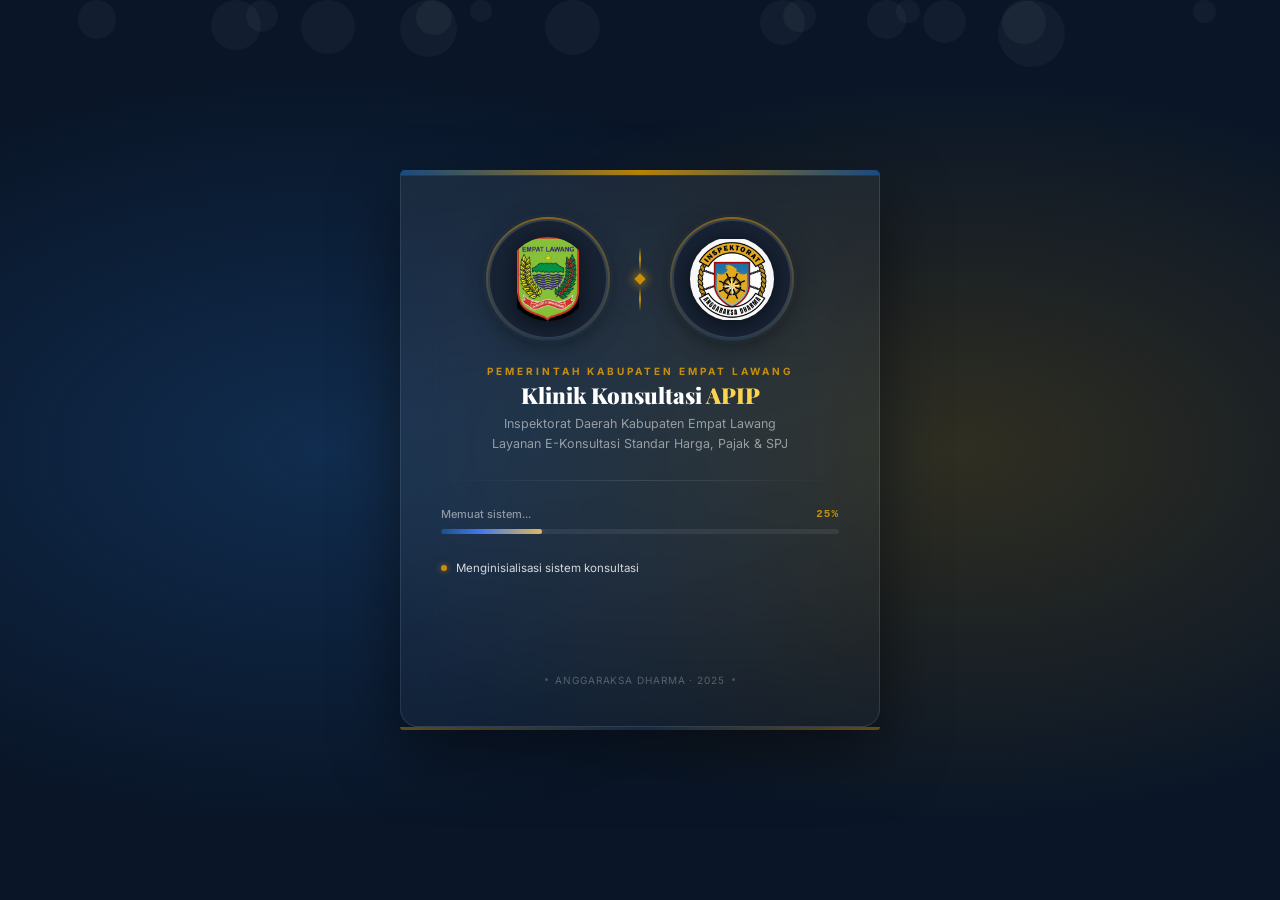
==== commit 1d483907: "Update loading screen" ====
--- a/index.html
+++ b/index.html
@@ -1,598 +1,590 @@
 <!DOCTYPE html>
 <html lang="id">
 <head>
-  <meta charset="UTF-8">
-  <meta name="viewport" content="width=device-width, initial-scale=1.0">
-  <title>Klinik Konsultasi APIP — Inspektorat Kab. Empat Lawang</title>
-
-  <!-- Google Fonts -->
-  <link rel="preconnect" href="https://fonts.googleapis.com">
-  <link href="https://fonts.googleapis.com/css2?family=Inter:wght@300;400;500;600;700&family=Playfair+Display:wght@700;900&display=swap" rel="stylesheet">
-
-  <!-- CSS (urutan penting: base → components → admin) -->
-  <link rel="stylesheet" href="css/base.css">
-  <link rel="stylesheet" href="css/components.css">
-  <link rel="stylesheet" href="css/admin.css">
+<meta charset="UTF-8">
+<meta name="viewport" content="width=device-width, initial-scale=1.0, maximum-scale=1.0, user-scalable=no">
+<title>Loading — Klinik Konsultasi APIP</title>
+<link rel="preconnect" href="https://fonts.googleapis.com">
+<link href="https://fonts.googleapis.com/css2?family=Inter:wght@300;400;600;700;800&family=Playfair+Display:wght@700;900&display=swap" rel="stylesheet">
+<style>
+
+/* ══════════════════════════════════════════
+   RESET & BASE
+══════════════════════════════════════════ */
+*, *::before, *::after {
+  box-sizing: border-box;
+  margin: 0;
+  padding: 0;
+}
+
+html {
+  font-size: 16px;   /* base — semua em/rem relatif ke ini */
+  height: 100%;
+}
+
+body {
+  font-family: 'Inter', sans-serif;
+  background: #0A1628;
+  min-height: 100%;
+  min-height: 100dvh;   /* dynamic viewport — handle mobile browser bar */
+  display: flex;
+  align-items: center;
+  justify-content: center;
+  overflow: hidden;
+  position: relative;
+  padding: 16px;        /* safety margin agar tidak mepet tepi pada layar kecil */
+}
+
+/* ══════════════════════════════════════════
+   BACKGROUND
+══════════════════════════════════════════ */
+.bg-glow {
+  position: fixed;
+  inset: 0;
+  background:
+    radial-gradient(ellipse 70% 60% at 25% 50%, rgba(27,79,138,0.40) 0%, transparent 70%),
+    radial-gradient(ellipse 70% 60% at 75% 50%, rgba(184,134,11,0.22) 0%, transparent 70%);
+  z-index: 0;
+  pointer-events: none;
+  animation: glowPulse 4s ease-in-out infinite alternate;
+}
+@keyframes glowPulse {
+  from { opacity: .7; }
+  to   { opacity: 1; }
+}
+
+.particles {
+  position: fixed;
+  inset: 0;
+  z-index: 0;
+  pointer-events: none;
+  overflow: hidden;
+}
+.p {
+  position: absolute;
+  border-radius: 50%;
+  background: rgba(255,255,255,0.035);
+  animation: floatUp linear infinite;
+}
+@keyframes floatUp {
+  0%   { transform: translateY(110vh) rotate(0deg);   opacity: 0; }
+  8%   { opacity: 1; }
+  92%  { opacity: 1; }
+  100% { transform: translateY(-120px) rotate(720deg); opacity: 0; }
+}
+
+/* ══════════════════════════════════════════
+   SCREEN WRAPPER
+══════════════════════════════════════════ */
+.screen {
+  position: relative;
+  z-index: 10;
+  width: 100%;
+  max-width: 480px;          /* tidak melebar terlalu lebar di desktop */
+  display: flex;
+  flex-direction: column;
+  align-items: stretch;
+  animation: fadeInUp .9s cubic-bezier(.16,1,.3,1) both;
+}
+@keyframes fadeInUp {
+  from { opacity: 0; transform: translateY(32px); }
+  to   { opacity: 1; transform: translateY(0); }
+}
+
+/* ══════════════════════════════════════════
+   TOP STRIPE
+══════════════════════════════════════════ */
+.stripe-top {
+  height: 5px;
+  background: linear-gradient(90deg, #1B4F8A 0%, #C8900A 50%, #1B4F8A 100%);
+  border-radius: 6px 6px 0 0;
+  animation: stripeGrow 1.1s cubic-bezier(.16,1,.3,1) .2s both;
+  transform-origin: left;
+}
+@keyframes stripeGrow {
+  from { transform: scaleX(0); opacity: 0; }
+  to   { transform: scaleX(1); opacity: 1; }
+}
+
+/* ══════════════════════════════════════════
+   CARD — fluid width, no fixed px
+══════════════════════════════════════════ */
+.card {
+  background: linear-gradient(160deg,
+    rgba(255,255,255,0.065) 0%,
+    rgba(255,255,255,0.020) 100%);
+  border: 1px solid rgba(255,255,255,0.10);
+  border-top: none;
+  border-radius: 0 0 18px 18px;
+  /* padding menggunakan clamp: min 20px, ideal 6vw, max 44px */
+  padding: clamp(20px, 6vw, 44px) clamp(18px, 5vw, 40px) clamp(20px, 5vw, 40px);
+  backdrop-filter: blur(20px);
+  -webkit-backdrop-filter: blur(20px);
+  display: flex;
+  flex-direction: column;
+  align-items: center;
+  gap: clamp(16px, 3.5vw, 26px);
+  box-shadow: 0 24px 64px rgba(0,0,0,.50),
+              inset 0 1px 0 rgba(255,255,255,.07);
+}
+
+/* ══════════════════════════════════════════
+   LOGOS ROW — fluid sizing via clamp
+══════════════════════════════════════════ */
+.logos {
+  display: flex;
+  align-items: center;
+  justify-content: center;
+  gap: clamp(14px, 4vw, 28px);
+  width: 100%;
+}
+
+/* Ring size: min 88px, ideal 22vw, max 120px */
+.logo-ring {
+  --ring-size: clamp(88px, 22vw, 120px);
+  width:  var(--ring-size);
+  height: var(--ring-size);
+  border-radius: 50%;
+  background: rgba(255,255,255,0.055);
+  border: 2px solid rgba(255,255,255,0.13);
+  display: flex;
+  align-items: center;
+  justify-content: center;
+  flex-shrink: 0;
+  position: relative;
+  box-shadow: 0 6px 24px rgba(0,0,0,.4),
+              0 0 0 5px rgba(255,255,255,.025);
+  animation: logoFloat 3s ease-in-out infinite alternate;
+}
+.logo-ring:nth-child(1) { animation-delay: 0s; }
+.logo-ring:nth-child(3) { animation-delay: .55s; }
+
+@keyframes logoFloat {
+  from { transform: translateY(0); }
+  to   { transform: translateY(-5px); }
+}
+
+/* Spinning gold-blue border */
+.logo-ring::before {
+  content: '';
+  position: absolute;
+  inset: -4px;
+  border-radius: 50%;
+  background: conic-gradient(#C8900A 0deg, #1B4F8A 180deg, #C8900A 360deg);
+  z-index: -1;
+  animation: rotateBorder 5s linear infinite;
+  opacity: .7;
+}
+.logo-ring::after {
+  content: '';
+  position: absolute;
+  inset: -2px;
+  border-radius: 50%;
+  background: #0A1628;  /* hides inner part of conic gradient */
+  z-index: -1;
+}
+@keyframes rotateBorder {
+  to { transform: rotate(360deg); }
+}
+
+/* Image inside ring: 72% of ring */
+.logo-ring img {
+  width:  72%;
+  height: 72%;
+  object-fit: contain;
+  border-radius: 50%;
+  filter: drop-shadow(0 3px 10px rgba(0,0,0,.55));
+  position: relative;
+  z-index: 1;
+}
+
+/* Diamond divider between logos */
+.logo-sep {
+  display: flex;
+  flex-direction: column;
+  align-items: center;
+  gap: 4px;
+  flex-shrink: 0;
+  animation: sepPulse 2.5s ease-in-out infinite alternate;
+}
+@keyframes sepPulse {
+  from { opacity: .45; }
+  to   { opacity: 1; }
+}
+.logo-sep .vline {
+  width: 1.5px;
+  height: clamp(16px, 3vw, 24px);
+  background: linear-gradient(to bottom, transparent, #C8900A, transparent);
+}
+.logo-sep .gem {
+  width:  8px;
+  height: 8px;
+  background: #C8900A;
+  transform: rotate(45deg);
+  box-shadow: 0 0 8px 2px rgba(200,144,10,.55);
+}
+
+/* ══════════════════════════════════════════
+   TEXT BLOCK — fluid font sizes
+══════════════════════════════════════════ */
+.text-block {
+  text-align: center;
+  display: flex;
+  flex-direction: column;
+  gap: 5px;
+  width: 100%;
+}
+.tagline {
+  font-size: clamp(8px, 2vw, 10px);
+  letter-spacing: clamp(1.5px, .5vw, 3px);
+  text-transform: uppercase;
+  color: #C8900A;
+  font-weight: 700;
+  animation: textFade 1s .55s both;
+}
+.title {
+  font-family: 'Playfair Display', serif;
+  font-size: clamp(16px, 4.5vw, 22px);
+  font-weight: 900;
+  color: #fff;
+  line-height: 1.2;
+  animation: textFade 1s .65s both;
+}
+.title span { color: #FCD34D; }
+.subtitle {
+  font-size: clamp(10px, 2.5vw, 12.5px);
+  color: rgba(255,255,255,.52);
+  line-height: 1.6;
+  animation: textFade 1s .75s both;
+}
+@keyframes textFade {
+  from { opacity: 0; transform: translateY(7px); }
+  to   { opacity: 1; transform: translateY(0); }
+}
+
+/* ══════════════════════════════════════════
+   DIVIDER HR
+══════════════════════════════════════════ */
+.hr {
+  width: 100%;
+  height: 1px;
+  background: linear-gradient(90deg, transparent, rgba(255,255,255,.11), transparent);
+  flex-shrink: 0;
+}
+
+/* ══════════════════════════════════════════
+   PROGRESS
+══════════════════════════════════════════ */
+.progress-wrap {
+  width: 100%;
+  display: flex;
+  flex-direction: column;
+  gap: 8px;
+  animation: textFade 1s .95s both;
+}
+.progress-info {
+  display: flex;
+  justify-content: space-between;
+  align-items: center;
+}
+.prog-label {
+  font-size: clamp(9px, 2.2vw, 11px);
+  color: rgba(255,255,255,.50);
+  font-weight: 500;
+}
+.prog-pct {
+  font-family: 'Courier New', monospace;
+  font-size: clamp(9px, 2.2vw, 11px);
+  color: #C8900A;
+  font-weight: 700;
+  letter-spacing: 1px;
+}
+.prog-track {
+  width: 100%;
+  height: 5px;
+  background: rgba(255,255,255,.07);
+  border-radius: 5px;
+  overflow: hidden;
+}
+.prog-bar {
+  height: 100%;
+  width: 0%;
+  background: linear-gradient(90deg, #1B4F8A, #2563EB 40%, #C8900A);
+  border-radius: 5px;
+  transition: width .12s ease;
+  box-shadow: 0 0 10px rgba(200,144,10,.45);
+  position: relative;
+  overflow: hidden;
+}
+.prog-bar::after {
+  content: '';
+  position: absolute;
+  inset: 0;
+  background: linear-gradient(90deg,
+    transparent 0%, rgba(255,255,255,.35) 50%, transparent 100%);
+  background-size: 200% 100%;
+  animation: shimmer 1.2s linear infinite;
+}
+@keyframes shimmer {
+  from { background-position: -200% 0; }
+  to   { background-position:  200% 0; }
+}
+
+/* ══════════════════════════════════════════
+   STATUS STEPS
+══════════════════════════════════════════ */
+.steps {
+  width: 100%;
+  display: flex;
+  flex-direction: column;
+  gap: clamp(5px, 1.2vw, 8px);
+  animation: textFade 1s 1.05s both;
+}
+.step {
+  display: flex;
+  align-items: center;
+  gap: 9px;
+  opacity: 0;
+  transform: translateX(-6px);
+  transition: opacity .35s ease, transform .35s ease;
+}
+.step.active, .step.done { opacity: 1; transform: translateX(0); }
+.sdot {
+  width: 6px; height: 6px;
+  border-radius: 50%;
+  flex-shrink: 0;
+  background: rgba(255,255,255,.18);
+  transition: background .3s, box-shadow .3s;
+}
+.step.active .sdot {
+  background: #C8900A;
+  box-shadow: 0 0 6px rgba(200,144,10,.7);
+}
+.step.done  .sdot {
+  background: #10B981;
+  box-shadow: 0 0 6px rgba(16,185,129,.6);
+}
+.stxt {
+  font-size: clamp(9px, 2.2vw, 11.5px);
+  color: rgba(255,255,255,.30);
+  transition: color .3s;
+  flex: 1;
+  line-height: 1.4;
+}
+.step.active .stxt { color: rgba(255,255,255,.82); }
+.step.done  .stxt  { color: #10B981; }
+.scheck {
+  font-size: clamp(9px, 2.2vw, 11px);
+  opacity: 0;
+  transition: opacity .3s;
+  margin-left: auto;
+  flex-shrink: 0;
+}
+.step.done .scheck { opacity: 1; }
+
+/* ══════════════════════════════════════════
+   FOOTER
+══════════════════════════════════════════ */
+.card-foot {
+  display: flex;
+  align-items: center;
+  gap: 7px;
+  animation: textFade 1s 1.15s both;
+}
+.fdot {
+  width: 3px; height: 3px;
+  border-radius: 50%;
+  background: rgba(255,255,255,.2);
+}
+.ftxt {
+  font-size: clamp(8px, 1.8vw, 10px);
+  color: rgba(255,255,255,.28);
+  letter-spacing: .9px;
+  text-transform: uppercase;
+}
+
+/* ══════════════════════════════════════════
+   BOTTOM STRIPE
+══════════════════════════════════════════ */
+.stripe-bot {
+  height: 3px;
+  background: linear-gradient(90deg, #C8900A, #1B4F8A 50%, #C8900A);
+  border-radius: 0 0 4px 4px;
+  opacity: .45;
+}
+
+/* ══════════════════════════════════════════
+   FADE OUT
+══════════════════════════════════════════ */
+.screen.out {
+  animation: fadeOut .75s ease forwards;
+}
+body.out {
+  animation: bgOut .75s ease forwards;
+}
+@keyframes fadeOut {
+  to { opacity: 0; transform: scale(1.025); }
+}
+@keyframes bgOut {
+  to { opacity: 0; }
+}
+
+</style>
 </head>
 <body>
 
-<!-- ═══════════════════════════════════════════════════════════
-     HEADER
-════════════════════════════════════════════════════════════ -->
-<div class="strip-merah"></div>
-<header class="site-header">
-  <div class="header-inner">
-    <div class="logo-wrap">
-      <img src="[data-uri]" alt="Logo Inspektorat" class="logo-img">
+<div class="bg-glow"></div>
+<div class="particles" id="pts"></div>
+
+<div class="screen" id="screen">
+
+  <div class="stripe-top"></div>
+
+  <div class="card">
+
+    <!-- ── LOGOS ── -->
+    <div class="logos">
+      <div class="logo-ring">
+        <img src="[data-uri]" alt="Logo Kabupaten Empat Lawang">
+      </div>
+
+      <div class="logo-sep">
+        <div class="vline"></div>
+        <div class="gem"></div>
+        <div class="vline"></div>
+      </div>
+
+      <div class="logo-ring" style="animation-delay:.55s">
+        <img src="[data-uri]" alt="Logo Inspektorat Anggaraksa Dharma">
+      </div>
     </div>
-    <div class="header-text">
-      <div class="brand-name">PEDANG APIP</div>
-      <h1>INSPEKTORAT KABUPATEN EMPAT LAWANG</h1>
-      <div class="subtitle">Sistem Klinik Konsultasi — Layanan Online Tanpa Login</div>
+
+    <!-- ── TEXT ── -->
+    <div class="text-block">
+      <div class="tagline">Pemerintah Kabupaten Empat Lawang</div>
+      <div class="title">Klinik Konsultasi <span>APIP</span></div>
+      <div class="subtitle">
+        Inspektorat Daerah Kabupaten Empat Lawang<br>
+        Layanan E-Konsultasi Standar Harga, Pajak &amp; SPJ
+      </div>
     </div>
-    <button class="admin-btn" onclick="showPage('admin')">🔒 Admin</button>
-  </div>
-</header>
-
-<!-- ═══════════════════════════════════════════════════════════
-     NAVIGASI PUBLIK
-════════════════════════════════════════════════════════════ -->
-<nav class="nav-bar">
-  <div class="nav-inner">
-    <button class="nav-btn active" id="nav-home"     onclick="showPage('home')">🏠 Beranda</button>
-    <button class="nav-btn"        id="nav-form"     onclick="showPage('form')">📋 Ajukan Konsultasi</button>
-    <button class="nav-btn"        id="nav-cek"      onclick="showPage('cek')">🔎 Cek Status Tiket</button>
-    <button class="nav-btn"        id="nav-faq"      onclick="showPage('faq')">💬 Tanya Jawab Umum</button>
-    <button class="nav-btn"        id="nav-regulasi" onclick="showPage('regulasi')">📁 Regulasi</button>
-  </div>
-</nav>
-
-<!-- ═══════════════════════════════════════════════════════════
-     KONTEN UTAMA
-════════════════════════════════════════════════════════════ -->
-<main class="main">
-
-  <!-- ── BERANDA ─────────────────────────────────────────── -->
-  <div class="page active" id="page-home">
-    <div class="hero">
-      <div class="hero-badge">🔍 Konsultasi Gratis · Tanpa Antri · Online</div>
-      <h2>Konsultasi SPJ, Pajak &<br>Standar Harga Kapan Saja</h2>
-      <p>Ajukan pertanyaan seputar RAB, SPJ kegiatan, pajak Dana Desa, dan standar harga
-         langsung ke Tim Auditor Inspektorat. Respon dalam 1×24 jam kerja, tanpa perlu
-         datang ke kantor.</p>
-      <div class="hero-cta">
-        <button class="btn-primary"   onclick="showPage('form')">✉️ Ajukan Pertanyaan</button>
-        <button class="btn-secondary" onclick="showPage('faq')">📖 Lihat FAQ</button>
+
+    <div class="hr"></div>
+
+    <!-- ── PROGRESS ── -->
+    <div class="progress-wrap">
+      <div class="progress-info">
+        <span class="prog-label" id="plbl">Memuat sistem...</span>
+        <span class="prog-pct"  id="ppct">0%</span>
+      </div>
+      <div class="prog-track">
+        <div class="prog-bar" id="pbar"></div>
       </div>
     </div>
 
-    <!-- Statistik -->
-    <div class="stat-grid">
-      <div class="stat-card">
-        <div class="stat-num" id="stat-tiket">0</div>
-        <div class="stat-label">Tiket Konsultasi Masuk</div>
-      </div>
-      <div class="stat-card">
-        <div class="stat-num" id="stat-selesai">0</div>
-        <div class="stat-label">Sudah Dijawab</div>
-      </div>
-      <div class="stat-card">
-        <div class="stat-num" id="stat-faq">0</div>
-        <div class="stat-label">Pertanyaan di FAQ Publik</div>
+    <!-- ── STEPS ── -->
+    <div class="steps">
+      <div class="step" id="s1">
+        <div class="sdot"></div>
+        <span class="stxt">Menginisialisasi sistem konsultasi</span>
+        <span class="scheck">✓</span>
+      </div>
+      <div class="step" id="s2">
+        <div class="sdot"></div>
+        <span class="stxt">Memuat data regulasi dan standar harga</span>
+        <span class="scheck">✓</span>
+      </div>
+      <div class="step" id="s3">
+        <div class="sdot"></div>
+        <span class="stxt">Menyiapkan dashboard auditor</span>
+        <span class="scheck">✓</span>
+      </div>
+      <div class="step" id="s4">
+        <div class="sdot"></div>
+        <span class="stxt">Sistem siap digunakan</span>
+        <span class="scheck">✓</span>
       </div>
     </div>
 
-    <!-- Cara Pakai -->
-    <h3 class="section-title" style="margin-bottom:4px;">Cara Menggunakan Layanan</h3>
-    <p class="section-sub">4 langkah mudah — tidak perlu buat akun</p>
-    <div class="how-grid">
-      <div class="how-card">
-        <div class="how-icon" style="background:#EFF6FF;">📝</div>
-        <div>
-          <h4>1. Isi Formulir</h4>
-          <p>Lengkapi form pengajuan dengan data instansi, uraian masalah, dan lampirkan dokumen pendukung (RAB/SPJ).</p>
-        </div>
-      </div>
-      <div class="how-card">
-        <div class="how-icon" style="background:#F0FFF4;">🎫</div>
-        <div>
-          <h4>2. Terima Nomor Tiket</h4>
-          <p>Sistem otomatis menghasilkan nomor tiket unik sebagai tanda terima permohonan konsultasi Anda.</p>
-        </div>
-      </div>
-      <div class="how-card">
-        <div class="how-icon" style="background:#FFF7ED;">⚖️</div>
-        <div>
-          <h4>3. Auditor Menelaah</h4>
-          <p>Tim auditor membaca pertanyaan, memeriksa berkas, dan menyiapkan telaah beserta dasar hukum yang relevan.</p>
-        </div>
-      </div>
-      <div class="how-card">
-        <div class="how-icon" style="background:#F0FDF4;">📱</div>
-        <div>
-          <h4>4. Notifikasi WhatsApp</h4>
-          <p>Tanggapan dikirim langsung ke WhatsApp Anda beserta tautan untuk diskusi lanjutan dengan auditor penelaah.</p>
-        </div>
-      </div>
+    <!-- ── FOOTER ── -->
+    <div class="card-foot">
+      <div class="fdot"></div>
+      <span class="ftxt">Anggaraksa Dharma · 2025</span>
+      <div class="fdot"></div>
     </div>
-  </div>
-
-  <!-- ── AJUKAN KONSULTASI ────────────────────────────────── -->
-  <div class="page" id="page-form">
-    <h2 class="section-title">Formulir Pengajuan Konsultasi</h2>
-    <p class="section-sub">Isi dengan lengkap dan benar. Nomor WhatsApp aktif wajib diisi untuk menerima tanggapan.</p>
-
-    <div class="form-card">
-      <div class="form-row">
-        <div class="form-group">
-          <label>Nama Lengkap <span class="req">*</span></label>
-          <input type="text" id="f-nama" placeholder="Nama sesuai identitas">
-        </div>
-        <div class="form-group">
-          <label>Panggilan / Username</label>
-          <input type="text" id="f-username" placeholder="misal: Pak Andi">
-        </div>
-      </div>
-
-      <div class="form-row">
-        <div class="form-group">
-          <label>Instansi <span class="req">*</span></label>
-          <select id="f-inst-type" onchange="toggleInstName()">
-            <option value="">— Pilih Instansi —</option>
-            <option value="opd">OPD</option>
-            <option value="kecamatan">Kecamatan</option>
-            <option value="puskesmas">Puskesmas</option>
-            <option value="rs">Rumah Sakit Pratama</option>
-          </select>
-        </div>
-        <div class="form-group" id="f-unit-group" style="display:none">
-          <label id="f-unit-label">Unit <span class="req">*</span></label>
-          <select id="f-unit">
-            <option value="">— Pilih Unit —</option>
-          </select>
-        </div>
-      </div>
-
-      <div class="form-row">
-        <div class="form-group">
-          <label>Jabatan <span class="req">*</span></label>
-          <select id="f-jabatan">
-            <option value="">— Pilih Jabatan —</option>
-            <option value="PA">PA (Pengguna Anggaran)</option>
-            <option value="KPA">KPA (Kuasa Pengguna Anggaran)</option>
-            <option value="KPA/PPK">KPA/PPK</option>
-            <option value="PPTK">PPTK (Pejabat Pelaksana Teknis Kegiatan)</option>
-            <option value="Bendahara JKN">Bendahara JKN</option>
-            <option value="Bendahara BOK">Bendahara BOK</option>
-            <option value="Bendahara BOS">Bendahara BOS</option>
-            <option value="Bendahara Umum">Bendahara Umum atau Lainnya</option>
-            <option value="Lainnya">Lainnya</option>
-          </select>
-        </div>
-        <div class="form-group">
-          <label>Nomor WhatsApp Aktif <span class="req">*</span></label>
-          <input type="tel" id="f-wa" placeholder="628xxxxxxxxxx">
-          <div class="form-hint">Format: 628xxx — tanpa spasi atau tanda baca</div>
-        </div>
-      </div>
-
-      <div class="form-group">
-        <label>Alamat Email</label>
-        <input type="email" id="f-email" placeholder="email@domain.com (opsional)">
-      </div>
-
-      <div class="form-row">
-        <div class="form-group">
-          <label>Nama Program <span class="req">*</span></label>
-          <input type="text" id="f-program" placeholder="misal: Program Pembangunan Infrastruktur Desa">
-        </div>
-        <div class="form-group">
-          <label>Nama Kegiatan <span class="req">*</span></label>
-          <input type="text" id="f-kegiatan" placeholder="misal: Pavingisasi Jalan RT 01">
-        </div>
-      </div>
-
-      <div class="form-group">
-        <label>Uraian Pertanyaan Konsultasi <span class="req">*</span></label>
-        <textarea id="f-uraian"
-          placeholder="Jelaskan secara rinci permasalahan yang dihadapi, termasuk tahun anggaran, nilai kegiatan, dan kendala spesifik..."></textarea>
-      </div>
-
-      <div class="form-group">
-        <label>Upload Berkas Pendukung</label>
-        <div class="upload-zone" onclick="document.getElementById('f-file').click()">
-          <div class="upload-icon">📎</div>
-          <p id="upload-label">Klik untuk upload DPA, RAB, atau draf SPJ</p>
-          <span>Format PDF/Excel/Word · Maks. 10 MB</span>
-        </div>
-        <input type="file" id="f-file" style="display:none"
-               accept=".pdf,.xlsx,.xls,.docx,.doc"
-               onchange="updateUploadLabel()">
-        <div id="upload-preview" style="display:none;"></div>
-      </div>
-
-      <button class="submit-btn" onclick="submitForm()">✉️ Kirim Permohonan Konsultasi</button>
-    </div>
-  </div>
-
-  <!-- ── CEK STATUS TIKET ─────────────────────────────────── -->
-  <div class="page" id="page-cek">
-    <h2 class="section-title">Cek Status Tiket Konsultasi</h2>
-    <p class="section-sub">Masukkan nomor tiket yang diterima saat pengajuan untuk melihat status dan tanggapan auditor.</p>
-    <div style="max-width:560px;margin:0 auto;">
-      <div class="form-card">
-        <div class="form-group">
-          <label>Nomor Tiket <span class="req">*</span></label>
-          <input type="text" id="cek-input"
-                 placeholder="Contoh: EL-2024-0001"
-                 style="text-transform:uppercase;font-size:16px;font-weight:600;letter-spacing:1px;"
-                 oninput="this.value=this.value.toUpperCase()"
-                 onkeydown="if(event.key==='Enter') cekStatus()">
-        </div>
-        <button class="submit-btn" onclick="cekStatus()">🔎 Cari Tiket</button>
-      </div>
-      <div id="cek-result" style="display:none;margin-top:20px;"></div>
-    </div>
-  </div>
-
-  <!-- ── TANYA JAWAB UMUM (FAQ) ────────────────────────────── -->
-  <div class="page" id="page-faq">
-    <h2 class="section-title">Ruang Tanya Jawab Umum</h2>
-    <p class="section-sub">Arsip telaah auditor yang telah disetujui untuk dibagikan. Nama pemohon otomatis disamarkan.</p>
-
-    <div class="search-bar">
-      <input type="text" id="faq-search"
-             placeholder="🔍  Cari pertanyaan, topik, atau kata kunci..."
-             oninput="filterFaq()">
-    </div>
-    <div class="tag-filters">
-      <span class="tag-chip active"   onclick="setFaqTag(this,'all')">Semua</span>
-      <span class="tag-chip"          onclick="setFaqTag(this,'pajak')">Pajak</span>
-      <span class="tag-chip"          onclick="setFaqTag(this,'standar-harga')">Standar Harga</span>
-      <span class="tag-chip"          onclick="setFaqTag(this,'spj')">SPJ</span>
-      <span class="tag-chip"          onclick="setFaqTag(this,'rab')">RAB</span>
-      <span class="tag-chip"          onclick="setFaqTag(this,'dana-desa')">Dana Desa</span>
-    </div>
-    <div id="faq-list"></div>
-  </div>
-
-  <!-- ── PUSAT REGULASI ────────────────────────────────────── -->
-  <div class="page" id="page-regulasi">
-    <h2 class="section-title">Pusat Unduh Regulasi</h2>
-    <p class="section-sub">Dokumen aturan resmi yang menjadi dasar pembinaan dan konsultasi.</p>
-    <div class="reg-grid" id="reg-grid"></div>
-  </div>
-
-  <!-- ── ADMIN ─────────────────────────────────────────────── -->
-  <div class="page" id="page-admin">
-
-    <!-- Form Login -->
-    <div id="admin-login-section">
-      <div style="max-width:420px;margin:0 auto;padding-top:20px;">
-        <div class="admin-login">
-          <div style="text-align:center;margin-bottom:24px;font-size:40px;">🔒</div>
-          <h3>Login Auditor</h3>
-          <p>Akses khusus internal Inspektorat Kabupaten Empat Lawang.</p>
-          <div class="form-group">
-            <label>Email</label>
-            <input type="email" id="login-email" placeholder="auditor@empatlawang.go.id"
-                   onkeydown="if(event.key==='Enter') doLogin()">
-          </div>
-          <div class="form-group">
-            <label>Password</label>
-            <input type="password" id="login-pass" placeholder="••••••••"
-                   onkeydown="if(event.key==='Enter') doLogin()">
-            <div class="form-hint">Demo: gunakan email apapun + password "auditor123"</div>
-          </div>
-          <button class="login-btn" onclick="doLogin()">Masuk ke Dashboard</button>
-        </div>
-      </div>
-    </div>
-
-    <!-- Dashboard -->
-    <div id="admin-dashboard" style="display:none;">
-      <div class="dashboard-header">
-        <div>
-          <h3>Dashboard Telaah Auditor</h3>
-          <p style="font-size:13px;color:var(--text-muted);margin-top:2px;">
-            Selamat datang, <strong id="auditor-name">Auditor</strong>
-          </p>
-        </div>
-        <button class="logout-btn" onclick="doLogout()">↩ Keluar</button>
-      </div>
-
-      <!-- Stat cards -->
-      <div class="stat-grid" style="margin-bottom:24px;">
-        <div class="stat-card">
-          <div class="stat-num" id="adm-total">0</div>
-          <div class="stat-label">Total Tiket</div>
-        </div>
-        <div class="stat-card">
-          <div class="stat-num" id="adm-pending" style="color:var(--blue-mid)">0</div>
-          <div class="stat-label">Menunggu Telaah</div>
-        </div>
-        <div class="stat-card">
-          <div class="stat-num" id="adm-done" style="color:var(--success)">0</div>
-          <div class="stat-label">Selesai Dijawab</div>
-        </div>
-      </div>
-
-      <!-- Sub-tab -->
-      <div style="display:flex;gap:0;border-bottom:2px solid var(--border);margin-bottom:24px;">
-        <button class="admin-tab active" id="atab-tiket"   onclick="switchAdminTab('tiket')">📋 Tiket Masuk</button>
-        <button class="admin-tab"        id="atab-auditor" onclick="switchAdminTab('auditor')">👥 Auditor</button>
-        <button class="admin-tab"        id="atab-laporan" onclick="switchAdminTab('laporan')">📊 Laporan</button>
-      </div>
-
-      <!-- Tab: Tiket -->
-      <div id="atab-content-tiket">
-        <div class="filter-row">
-          <select id="filter-kec" onchange="renderTickets()">
-            <option value="all">Semua Kecamatan</option>
-            <option>Pendopo</option>
-            <option>Pendopo Barat</option>
-            <option>Muara Pinang</option>
-            <option>Lintang Kanan</option>
-            <option>Saling</option>
-            <option>Ulu Musi</option>
-            <option>Pasemah Air Keruh</option>
-            <option>Talang Padang</option>
-          </select>
-          <select id="filter-status" onchange="renderTickets()">
-            <option value="all">Semua Status</option>
-            <option value="submitted">Menunggu</option>
-            <option value="completed">Selesai</option>
-          </select>
-          <input type="text" id="filter-search"
-                 placeholder="🔍 Cari nama / kegiatan..."
-                 oninput="renderTickets()"
-                 style="flex:1;min-width:180px;">
-        </div>
-        <div class="ticket-list" id="ticket-list"></div>
-      </div>
-
-      <!-- Tab: Auditor -->
-      <div id="atab-content-auditor" style="display:none;">
-        <div style="display:flex;justify-content:space-between;align-items:center;margin-bottom:16px;">
-          <h4 style="font-size:15px;font-weight:600;color:var(--blue-deep);">Daftar Auditor Aktif</h4>
-          <button class="btn-primary"
-                  style="background:var(--blue-deep);color:#fff;font-size:13px;padding:9px 16px;"
-                  onclick="showAddAuditorForm()">+ Tambah Auditor</button>
-        </div>
-        <div id="auditor-list"></div>
-
-        <!-- Form Tambah Auditor -->
-        <div id="add-auditor-form" style="display:none;margin-top:20px;">
-          <div class="form-card" style="padding:24px;">
-            <h4 style="font-size:15px;font-weight:600;margin-bottom:16px;color:var(--blue-deep);">Tambah Auditor Baru</h4>
-            <div class="form-row">
-              <div class="form-group">
-                <label>Nama Lengkap <span class="req">*</span></label>
-                <input type="text" id="au-nama" placeholder="Nama + gelar">
-              </div>
-              <div class="form-group">
-                <label>NIP</label>
-                <input type="text" id="au-nip" placeholder="18 digit NIP">
-              </div>
-            </div>
-            <div class="form-row">
-              <div class="form-group">
-                <label>Email <span class="req">*</span></label>
-                <input type="email" id="au-email" placeholder="nama@empatlawang.go.id">
-              </div>
-              <div class="form-group">
-                <label>Nomor WhatsApp <span class="req">*</span></label>
-                <input type="tel" id="au-wa" placeholder="628xxxxxxxxxx">
-              </div>
-            </div>
-            <div class="form-group">
-              <label>Wilayah Tugas</label>
-              <select id="au-region">
-                <option value="All">Semua Wilayah</option>
-                <option value="Wilayah 1">Wilayah 1 (Pendopo, Pendopo Barat)</option>
-                <option value="Wilayah 2">Wilayah 2 (Muara Pinang, Lintang Kanan)</option>
-                <option value="Wilayah 3">Wilayah 3 (Saling, Ulu Musi)</option>
-                <option value="Wilayah 4">Wilayah 4 (Pasemah Air Keruh, Talang Padang)</option>
-              </select>
-            </div>
-            <div class="btn-row">
-              <button class="btn-send" onclick="saveAuditor()">💾 Simpan Auditor</button>
-              <button class="btn-close-telaah"
-                      onclick="document.getElementById('add-auditor-form').style.display='none'">Batal</button>
-            </div>
-          </div>
-        </div>
-      </div>
-
-      <!-- Tab: Laporan -->
-      <div id="atab-content-laporan" style="display:none;">
-        <div style="display:flex;justify-content:space-between;align-items:center;margin-bottom:20px;flex-wrap:wrap;gap:12px;">
-          <h4 style="font-size:15px;font-weight:600;color:var(--blue-deep);">Rekap & Ekspor Data</h4>
-          <button class="btn-primary"
-                  style="background:var(--success);color:#fff;font-size:13px;padding:9px 16px;"
-                  onclick="exportCSV()">⬇ Ekspor CSV</button>
-        </div>
-        <div class="form-card" style="padding:24px;margin-bottom:20px;">
-          <h4 style="font-size:14px;font-weight:600;margin-bottom:16px;">Tiket per Jenis Instansi</h4>
-          <div id="chart-bars" style="display:flex;flex-direction:column;gap:10px;"></div>
-        </div>
-        <div class="form-card" style="padding:24px;">
-          <h4 style="font-size:14px;font-weight:600;margin-bottom:16px;">Tiket per Kecamatan</h4>
-          <div id="chart-kec" style="display:flex;flex-direction:column;gap:10px;"></div>
-        </div>
-      </div>
-
-    </div><!-- /admin-dashboard -->
-  </div><!-- /page-admin -->
-
-</main>
-
-<!-- ═══════════════════════════════════════════════════════════
-     FOOTER
-════════════════════════════════════════════════════════════ -->
-<footer style="background:var(--blue-deep);color:rgba(255,255,255,0.75);margin-top:0;">
-  <div style="max-width:1100px;margin:0 auto;padding:32px 20px;
-              display:grid;grid-template-columns:repeat(auto-fit,minmax(220px,1fr));gap:28px;">
-    <div>
-      <div style="display:flex;align-items:center;gap:10px;margin-bottom:12px;">
-        <img src="[data-uri]"
-             style="width:44px;height:44px;border-radius:50%;object-fit:contain;background:#fff;padding:2px;border:2px solid rgba(255,255,255,0.2);" alt="Logo">
-        <div>
-          <div style="font-family:'Playfair Display',serif;font-weight:900;font-size:13px;color:#FFD700;letter-spacing:2px;">PEDANG APIP</div>
-          <div style="font-family:'Playfair Display',serif;font-weight:700;font-size:12px;color:#fff;">INSPEKTORAT KAB. EMPAT LAWANG</div>
-          <div style="font-size:11px;opacity:.6;">Klinik Konsultasi Online</div>
-        </div>
-      </div>
-      <p style="font-size:12px;line-height:1.7;">
-        Layanan konsultasi online seputar standar harga, pajak, dan SPJ kegiatan.
-        Gratis, tanpa login, tanpa antri.
-      </p>
-    </div>
-    <div>
-      <div style="font-size:12px;font-weight:700;letter-spacing:1px;text-transform:uppercase;
-                  color:rgba(255,255,255,0.4);margin-bottom:12px;">Kontak</div>
-      <div style="font-size:13px;line-height:2;">
-        📍 Jl. Lintas Sumatera No. 1, Pendopo<br>
-        📞 (0731) 123456<br>
-        📧 inspektorat@empatlawang.go.id<br>
-        🕐 Senin – Jumat, 08.00 – 16.00 WIB
-      </div>
-    </div>
-    <div>
-      <div style="font-size:12px;font-weight:700;letter-spacing:1px;text-transform:uppercase;
-                  color:rgba(255,255,255,0.4);margin-bottom:12px;">Tautan Cepat</div>
-      <div style="font-size:13px;line-height:2.2;display:flex;flex-direction:column;gap:2px;">
-        <a href="#" onclick="showPage('form');return false"
-           style="color:rgba(255,255,255,0.75);text-decoration:none;">→ Ajukan Konsultasi</a>
-        <a href="#" onclick="showPage('cek');return false"
-           style="color:rgba(255,255,255,0.75);text-decoration:none;">→ Cek Status Tiket</a>
-        <a href="#" onclick="showPage('faq');return false"
-           style="color:rgba(255,255,255,0.75);text-decoration:none;">→ FAQ Publik</a>
-        <a href="#" onclick="showPage('regulasi');return false"
-           style="color:rgba(255,255,255,0.75);text-decoration:none;">→ Unduh Regulasi</a>
-      </div>
-    </div>
-  </div>
-  <div style="border-top:1px solid rgba(255,255,255,0.1);text-align:center;
-              padding:14px 20px;font-size:11px;opacity:.45;">
-    © 2024 Inspektorat Daerah Kabupaten Empat Lawang · Sistem Klinik Konsultasi APIP v1.1
-  </div>
-</footer>
-
-<!-- ═══════════════════════════════════════════════════════════
-     MODAL: SUKSES PENGAJUAN
-════════════════════════════════════════════════════════════ -->
-<div class="modal-overlay" id="success-modal">
-  <div class="modal">
-    <div class="modal-icon">✅</div>
-    <h3>Permohonan Terkirim!</h3>
-    <p>Tiket konsultasi Anda telah berhasil diregistrasi. Tim auditor akan menelaah dan
-       mengirimkan tanggapan ke WhatsApp Anda dalam 1×24 jam kerja.</p>
-    <div class="ticket-box">
-      <div class="ticket-label">Nomor Tiket Anda</div>
-      <div class="ticket-num" id="modal-ticket-num">EL-2024-0001</div>
-    </div>
-    <p style="font-size:12px;color:var(--text-muted);">
-      Simpan nomor ini sebagai bukti pengajuan konsultasi.</p>
-    <button class="close-modal" onclick="closeModal()">Tutup</button>
-  </div>
-</div>
-
-<!-- ═══════════════════════════════════════════════════════════
-     MODAL: TELAAH AUDITOR
-════════════════════════════════════════════════════════════ -->
-<div class="telaah-modal" id="telaah-modal">
-  <div class="telaah-inner">
-    <h3>📋 Telaah Tiket Konsultasi</h3>
-    <p style="font-size:12px;color:var(--text-muted);margin-bottom:16px;" id="tm-ticket-num"></p>
-    <hr class="section-divider">
-
-    <!-- Info pemohon -->
-    <div class="info-grid" id="tm-info"></div>
-
-    <!-- Uraian pertanyaan -->
-    <div style="margin-bottom:14px;">
-      <label style="font-size:11px;font-weight:700;color:var(--text-muted);text-transform:uppercase;
-                    letter-spacing:.8px;display:block;margin-bottom:6px;">Uraian Pertanyaan</label>
-      <div id="tm-uraian"
-           style="font-size:14px;color:var(--text-primary);line-height:1.7;
-                  background:var(--bg);border-radius:8px;padding:14px;border:1px solid var(--border);"></div>
-    </div>
-
-    <!-- Link lampiran -->
-    <div id="tm-lampiran" style="display:none;margin-bottom:14px;"></div>
-
-    <hr class="section-divider">
-
-    <!-- View mode (sudah dijawab) -->
-    <div id="tm-jawaban-view" style="display:none;">
-      <div class="legal-basis" id="tm-lb-view"></div>
-      <div style="font-size:14px;color:var(--text-primary);line-height:1.7;" id="tm-rek-view"></div>
-      <div style="text-align:center;margin-top:20px;">
-        <button class="btn-close-telaah" onclick="closeTelaah()">Tutup</button>
-      </div>
-    </div>
-
-    <!-- Input mode (belum dijawab) -->
-    <div id="tm-input-section">
-      <!-- Tombol AI Draft -->
-      <button class="ai-btn" id="ai-draft-btn" onclick="aiDraftTelaah()">
-        ✨ Draft Otomatis dengan AI (Claude)
-      </button>
-
-      <label class="telaah-label">Dasar Hukum / Aturan yang Relevan <span class="req">*</span></label>
-      <textarea class="telaah-textarea" id="tm-legal"
-        placeholder="misal: Permendagri No. 20 Tahun 2018 Pasal 5 ayat (2), PMK No. 193/PMK.07/2018..."></textarea>
-
-      <label class="telaah-label">Telaah & Saran / Rekomendasi Pembinaan <span class="req">*</span></label>
-      <textarea class="telaah-textarea" id="tm-rek"
-        placeholder="Tulis telaah, analisis, dan rekomendasi tindakan yang harus diambil oleh pemohon..."></textarea>
-
-      <!-- Preview WA -->
-      <div id="tm-wa-preview" class="wa-preview" style="display:none;">
-        <div class="wa-label">📱 Preview Pesan WhatsApp</div>
-        <p id="tm-wa-text"></p>
-      </div>
-
-      <!-- Centang FAQ -->
-      <div class="checkbox-row">
-        <input type="checkbox" id="tm-public" onchange="togglePublicCheck()">
-        <label for="tm-public">
-          ⭐ Tampilkan di FAQ Publik (nama pemohon akan disamarkan)
-        </label>
-      </div>
-
-      <!-- Tombol preview & kirim -->
-      <button class="btn-secondary"
-              style="margin-bottom:14px;width:100%;text-align:center;color:var(--text-secondary);"
-              onclick="previewWA()">👀 Preview Pesan WhatsApp</button>
-
-      <div class="btn-row">
-        <button class="btn-send"         onclick="sendTelaah()">📨 Kirim Tanggapan via WhatsApp</button>
-        <button class="btn-close-telaah" onclick="closeTelaah()">Batal</button>
-      </div>
-    </div>
-
-  </div>
-</div>
-
-<!-- ═══════════════════════════════════════════════════════════
-     JAVASCRIPT — urutan loading penting
-     data.js harus paling awal (fungsi dasar dipakai semua file)
-════════════════════════════════════════════════════════════ -->
-<script src="js/data.js"></script>
-<script src="js/router.js"></script>
-<script src="js/form.js"></script>
-<script src="js/cek-status.js"></script>
-<script src="js/faq.js"></script>
-<script src="js/regulasi.js"></script>
-<script src="js/admin.js"></script>
-<script src="js/telaah.js"></script>
-<script src="js/laporan.js"></script>
+
+  </div><!-- /card -->
+
+  <div class="stripe-bot"></div>
+
+</div><!-- /screen -->
 
 <script>
-  // Inisialisasi: tampilkan halaman beranda
-  showPage('home');
+/* ── PARTICLES ── */
+(function() {
+  const c = document.getElementById('pts');
+  for (let i = 0; i < 16; i++) {
+    const d = document.createElement('div');
+    d.className = 'p';
+    const s = Math.random() * 55 + 18;
+    d.style.cssText = [
+      `width:${s}px`, `height:${s}px`,
+      `left:${Math.random()*100}%`,
+      `animation-duration:${Math.random()*14+9}s`,
+      `animation-delay:${Math.random()*9}s`,
+    ].join(';');
+    c.appendChild(d);
+  }
+})();
+
+/* ── PROGRESS ── */
+const bar   = document.getElementById('pbar');
+const lbl   = document.getElementById('plbl');
+const pct   = document.getElementById('ppct');
+const steps = [
+  { el: document.getElementById('s1'), at: 15, msg: 'Memuat data tiket konsultasi...' },
+  { el: document.getElementById('s2'), at: 42, msg: 'Memuat regulasi dan FAQ publik...' },
+  { el: document.getElementById('s3'), at: 72, msg: 'Menyiapkan fitur auditor...' },
+  { el: document.getElementById('s4'), at: 96, msg: 'Sistem siap!' },
+];
+
+/* Activate first step right away */
+steps[0].el.classList.add('active');
+
+let v = 0;
+const tick = setInterval(() => {
+  /* Variable speed: fast at start, slower near 100 */
+  v += v < 30 ? .85 : v < 65 ? .55 : v < 88 ? .38 : .18;
+  if (v > 100) v = 100;
+
+  bar.style.width = v + '%';
+  pct.textContent  = Math.floor(v) + '%';
+
+  steps.forEach((s, i) => {
+    if (v >= s.at && !s.el.classList.contains('active') && !s.el.classList.contains('done')) {
+      if (i > 0) {
+        steps[i-1].el.classList.remove('active');
+        steps[i-1].el.classList.add('done');
+      }
+      s.el.classList.add('active');
+      lbl.textContent = s.msg;
+    }
+  });
+
+  if (v >= 100) {
+    clearInterval(tick);
+    steps[steps.length-1].el.classList.remove('active');
+    steps[steps.length-1].el.classList.add('done');
+    lbl.textContent = 'Selamat datang!';
+
+    setTimeout(() => {
+      document.getElementById('screen').classList.add('out');
+      document.body.classList.add('out');
+       setTimeout(() => { window.location.href = 'app.html'; }, 750);
+    }, 650);
+  }
+}, 38);
 </script>
+
 </body>
 </html>
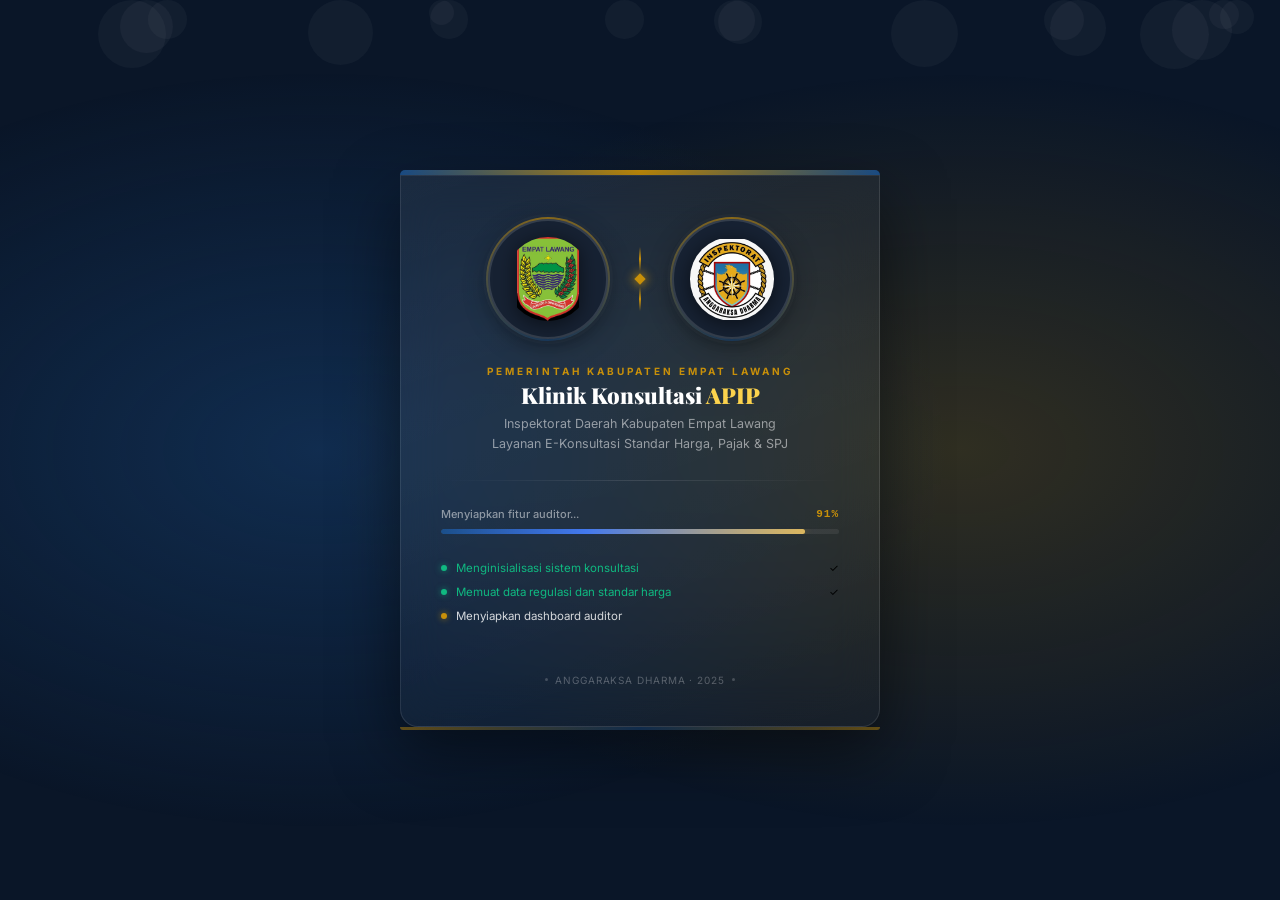
==== commit 81655570: "Smooth loading screen transition" ====
--- a/index.html
+++ b/index.html
@@ -417,10 +417,10 @@
    FADE OUT
 ══════════════════════════════════════════ */
 .screen.out {
-  animation: fadeOut .75s ease forwards;
+  animation: fadeOut .45s ease-in forwards;
 }
 body.out {
-  animation: bgOut .75s ease forwards;
+  animation: bgOut .45s ease-in forwards;
 }
 @keyframes fadeOut {
   to { opacity: 0; transform: scale(1.025); }
@@ -551,11 +551,12 @@
 /* Activate first step right away */
 steps[0].el.classList.add('active');
 
-let v = 0;
-const tick = setInterval(() => {
-  /* Variable speed: fast at start, slower near 100 */
-  v += v < 30 ? .85 : v < 65 ? .55 : v < 88 ? .38 : .18;
-  if (v > 100) v = 100;
+const startTime = performance.now();
+const loadingDuration = 1800;
+function updateProgress(now) {
+  const elapsed = Math.min(now - startTime, loadingDuration);
+  const progress = elapsed / loadingDuration;
+  const v = 100 * (1 - Math.pow(1 - progress, 2));
 
   bar.style.width = v + '%';
   pct.textContent  = Math.floor(v) + '%';
@@ -572,7 +573,6 @@
   });
 
   if (v >= 100) {
-    clearInterval(tick);
     steps[steps.length-1].el.classList.remove('active');
     steps[steps.length-1].el.classList.add('done');
     lbl.textContent = 'Selamat datang!';
@@ -580,10 +580,15 @@
     setTimeout(() => {
       document.getElementById('screen').classList.add('out');
       document.body.classList.add('out');
-       setTimeout(() => { window.location.href = 'app.html'; }, 750);
-    }, 650);
+      setTimeout(() => { window.location.replace('app.html'); }, 450);
+    }, 180);
+    return;
   }
-}, 38);
+
+  requestAnimationFrame(updateProgress);
+}
+
+requestAnimationFrame(updateProgress);
 </script>
 
 </body>
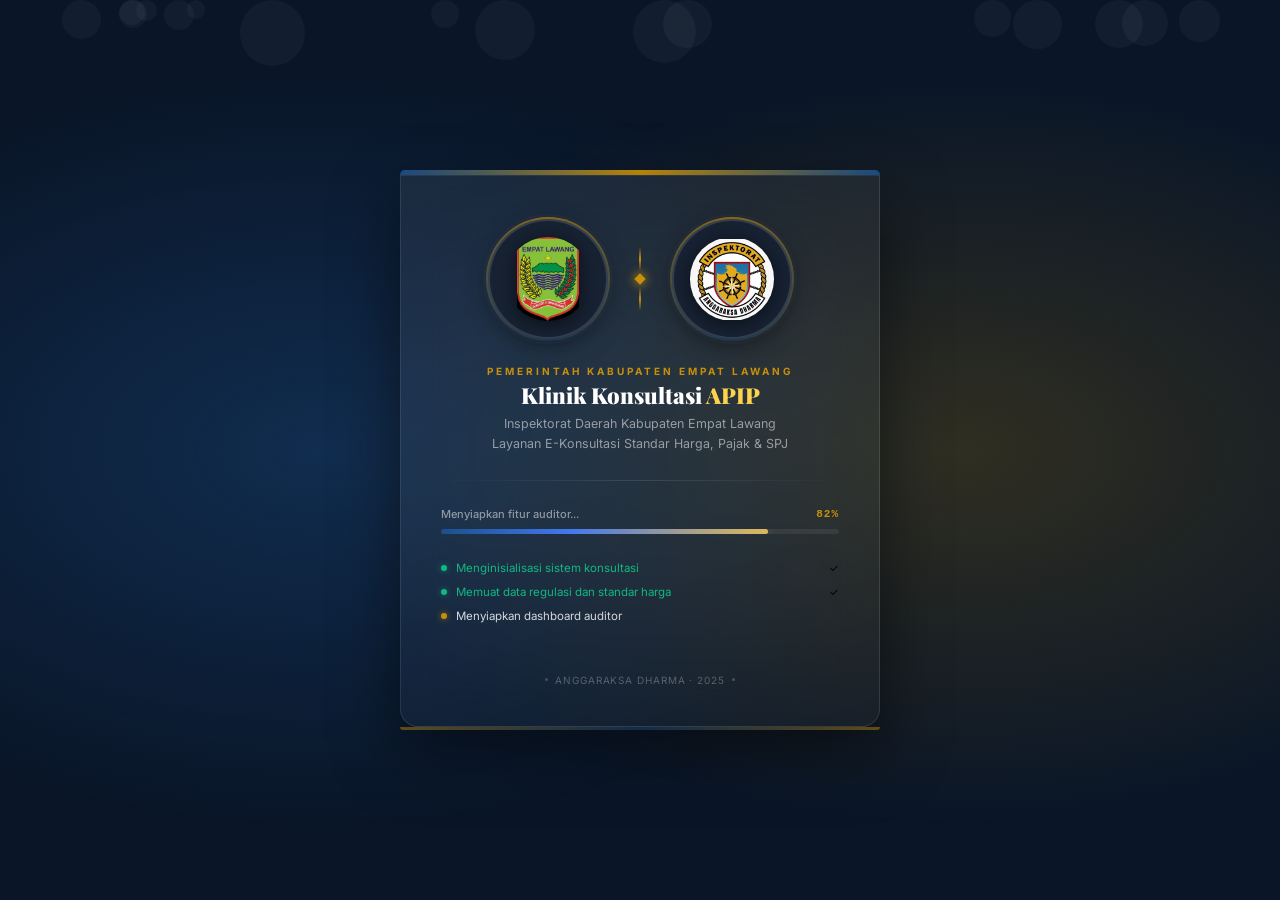
==== commit 3cdc8cbb: "Adjust loading screen duration" ====
--- a/index.html
+++ b/index.html
@@ -552,7 +552,7 @@
 steps[0].el.classList.add('active');
 
 const startTime = performance.now();
-const loadingDuration = 1800;
+const loadingDuration = 2300;
 function updateProgress(now) {
   const elapsed = Math.min(now - startTime, loadingDuration);
   const progress = elapsed / loadingDuration;
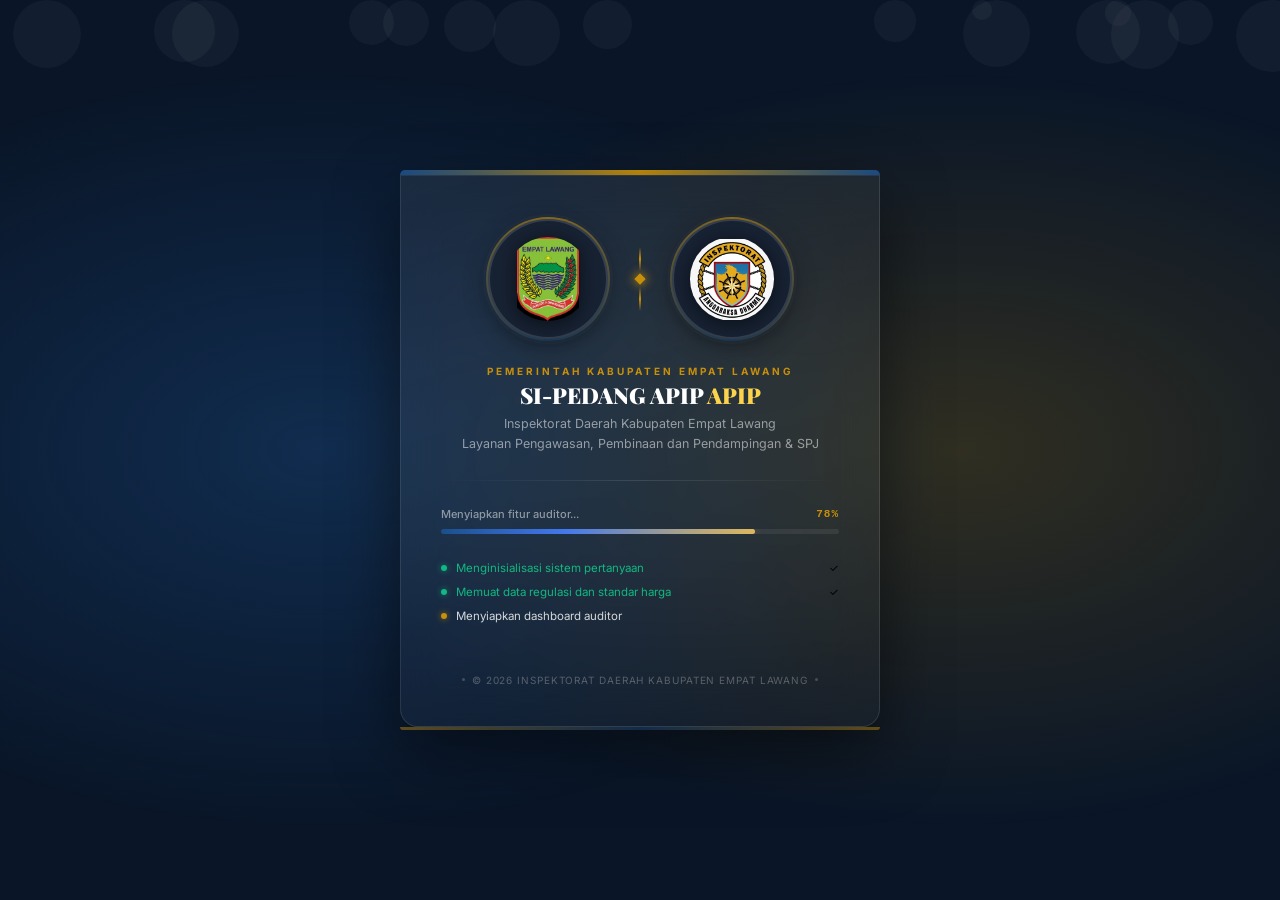
==== commit 55b90512: "Refine app and regulation pages" ====
--- a/index.html
+++ b/index.html
@@ -3,7 +3,7 @@
 <head>
 <meta charset="UTF-8">
 <meta name="viewport" content="width=device-width, initial-scale=1.0, maximum-scale=1.0, user-scalable=no">
-<title>Loading — Klinik Konsultasi APIP</title>
+<title>Loading — SI-PEDANG APIP</title>
 <link rel="preconnect" href="https://fonts.googleapis.com">
 <link href="https://fonts.googleapis.com/css2?family=Inter:wght@300;400;600;700;800&family=Playfair+Display:wght@700;900&display=swap" rel="stylesheet">
 <style>
@@ -462,10 +462,10 @@
     <!-- ── TEXT ── -->
     <div class="text-block">
       <div class="tagline">Pemerintah Kabupaten Empat Lawang</div>
-      <div class="title">Klinik Konsultasi <span>APIP</span></div>
+      <div class="title">SI-PEDANG APIP <span>APIP</span></div>
       <div class="subtitle">
         Inspektorat Daerah Kabupaten Empat Lawang<br>
-        Layanan E-Konsultasi Standar Harga, Pajak &amp; SPJ
+        Layanan Pengawasan, Pembinaan dan Pendampingan &amp; SPJ
       </div>
     </div>
 
@@ -486,7 +486,7 @@
     <div class="steps">
       <div class="step" id="s1">
         <div class="sdot"></div>
-        <span class="stxt">Menginisialisasi sistem konsultasi</span>
+        <span class="stxt">Menginisialisasi sistem pertanyaan</span>
         <span class="scheck">✓</span>
       </div>
       <div class="step" id="s2">
@@ -509,7 +509,7 @@
     <!-- ── FOOTER ── -->
     <div class="card-foot">
       <div class="fdot"></div>
-      <span class="ftxt">Anggaraksa Dharma · 2025</span>
+      <span class="ftxt">© 2026 Inspektorat Daerah Kabupaten Empat Lawang</span>
       <div class="fdot"></div>
     </div>
 
@@ -542,7 +542,7 @@
 const lbl   = document.getElementById('plbl');
 const pct   = document.getElementById('ppct');
 const steps = [
-  { el: document.getElementById('s1'), at: 15, msg: 'Memuat data tiket konsultasi...' },
+  { el: document.getElementById('s1'), at: 15, msg: 'Memuat data tiket pertanyaan...' },
   { el: document.getElementById('s2'), at: 42, msg: 'Memuat regulasi dan FAQ publik...' },
   { el: document.getElementById('s3'), at: 72, msg: 'Menyiapkan fitur auditor...' },
   { el: document.getElementById('s4'), at: 96, msg: 'Sistem siap!' },
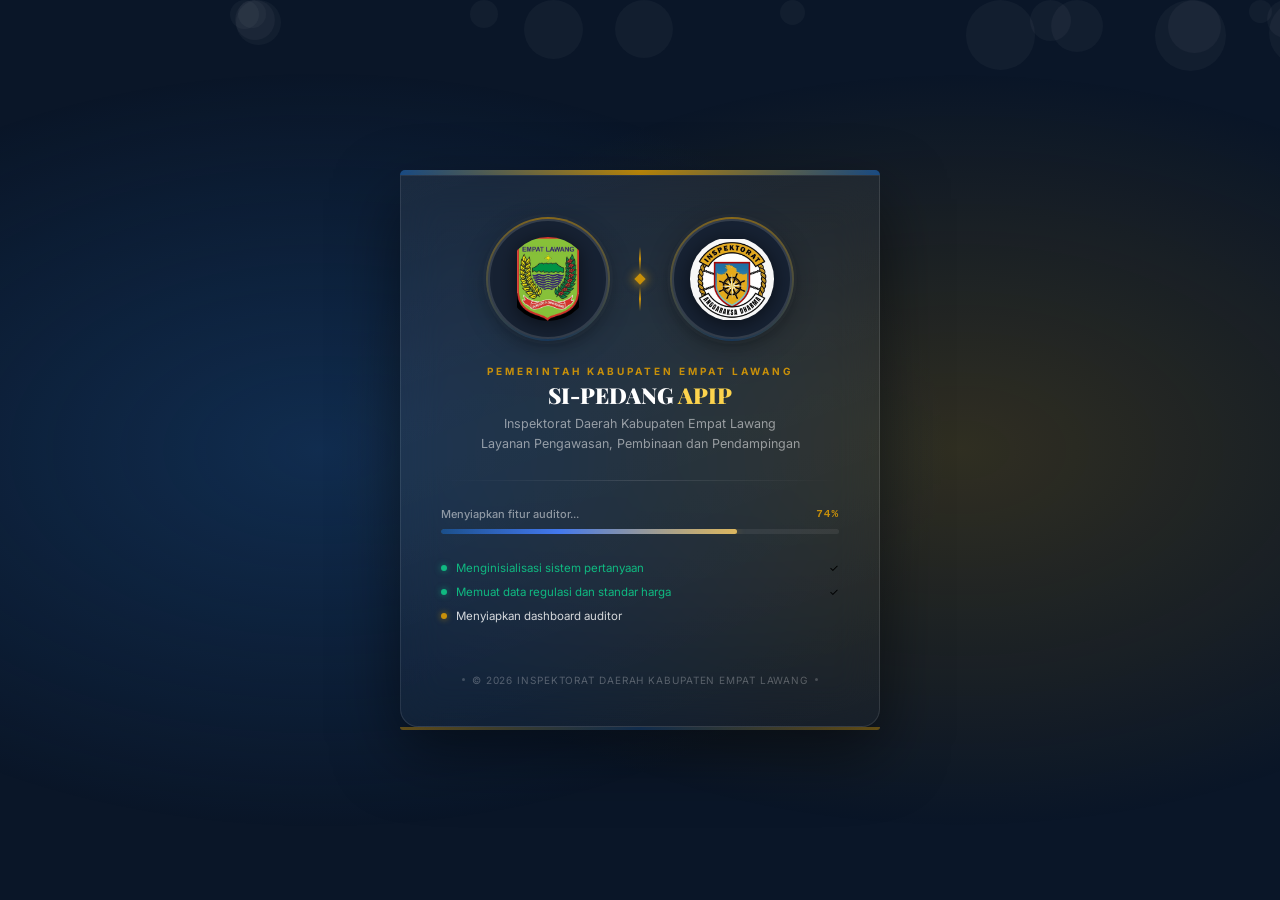
==== commit 9eb21881: "Refine loading page integration" ====
--- a/index.html
+++ b/index.html
@@ -462,10 +462,10 @@
     <!-- ── TEXT ── -->
     <div class="text-block">
       <div class="tagline">Pemerintah Kabupaten Empat Lawang</div>
-      <div class="title">SI-PEDANG APIP <span>APIP</span></div>
+      <div class="title">SI-PEDANG <span>APIP</span></div>
       <div class="subtitle">
         Inspektorat Daerah Kabupaten Empat Lawang<br>
-        Layanan Pengawasan, Pembinaan dan Pendampingan &amp; SPJ
+        Layanan Pengawasan, Pembinaan dan Pendampingan
       </div>
     </div>
 
@@ -552,7 +552,7 @@
 steps[0].el.classList.add('active');
 
 const startTime = performance.now();
-const loadingDuration = 2300;
+const loadingDuration = 2800;
 function updateProgress(now) {
   const elapsed = Math.min(now - startTime, loadingDuration);
   const progress = elapsed / loadingDuration;
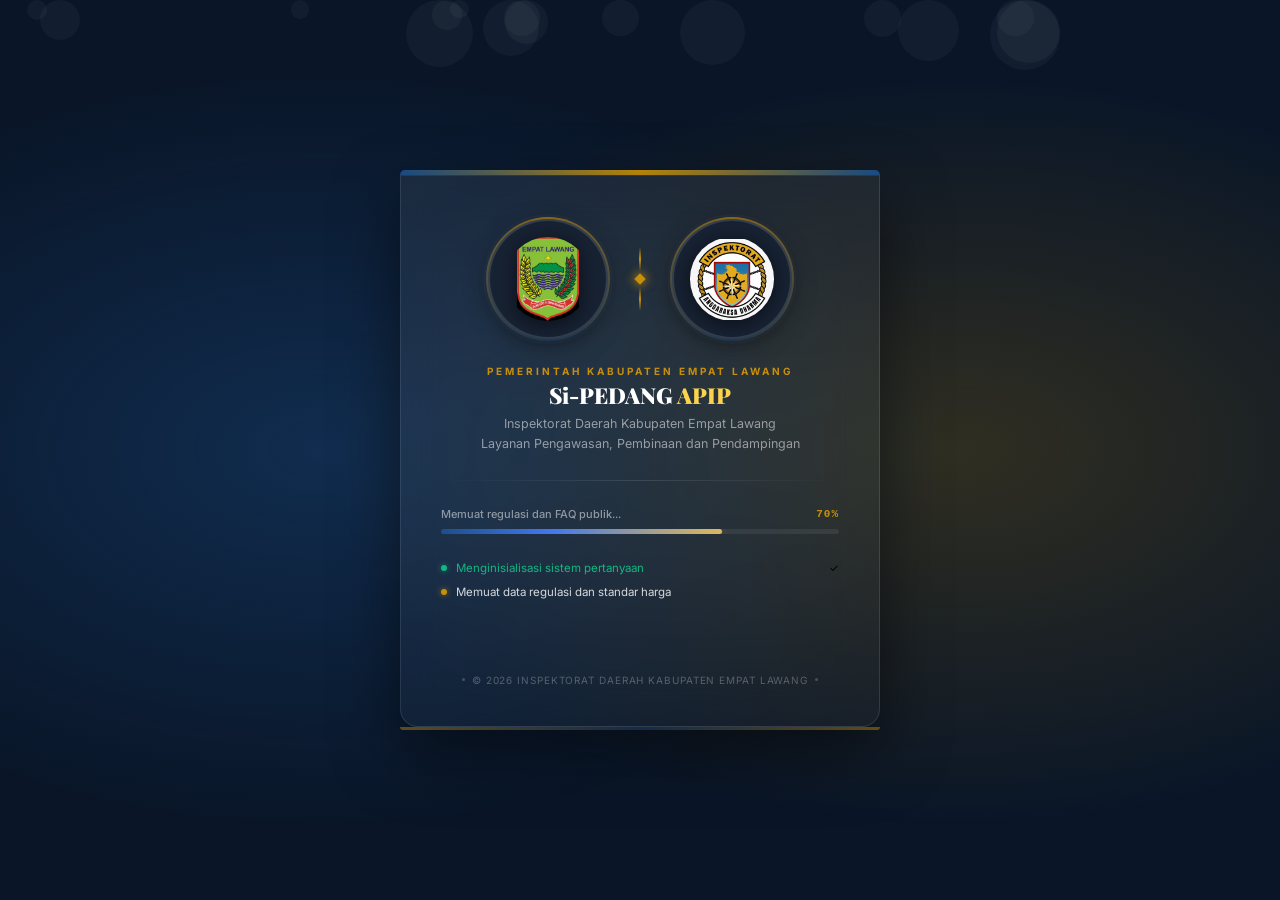
==== commit 68497139: "Normalize Si-PEDANG branding" ====
--- a/index.html
+++ b/index.html
@@ -3,7 +3,7 @@
 <head>
 <meta charset="UTF-8">
 <meta name="viewport" content="width=device-width, initial-scale=1.0, maximum-scale=1.0, user-scalable=no">
-<title>Loading — SI-PEDANG APIP</title>
+<title>Loading — Si-PEDANG APIP</title>
 <link rel="preconnect" href="https://fonts.googleapis.com">
 <link href="https://fonts.googleapis.com/css2?family=Inter:wght@300;400;600;700;800&family=Playfair+Display:wght@700;900&display=swap" rel="stylesheet">
 <style>
@@ -462,7 +462,7 @@
     <!-- ── TEXT ── -->
     <div class="text-block">
       <div class="tagline">Pemerintah Kabupaten Empat Lawang</div>
-      <div class="title">SI-PEDANG <span>APIP</span></div>
+      <div class="title">Si-PEDANG <span>APIP</span></div>
       <div class="subtitle">
         Inspektorat Daerah Kabupaten Empat Lawang<br>
         Layanan Pengawasan, Pembinaan dan Pendampingan
